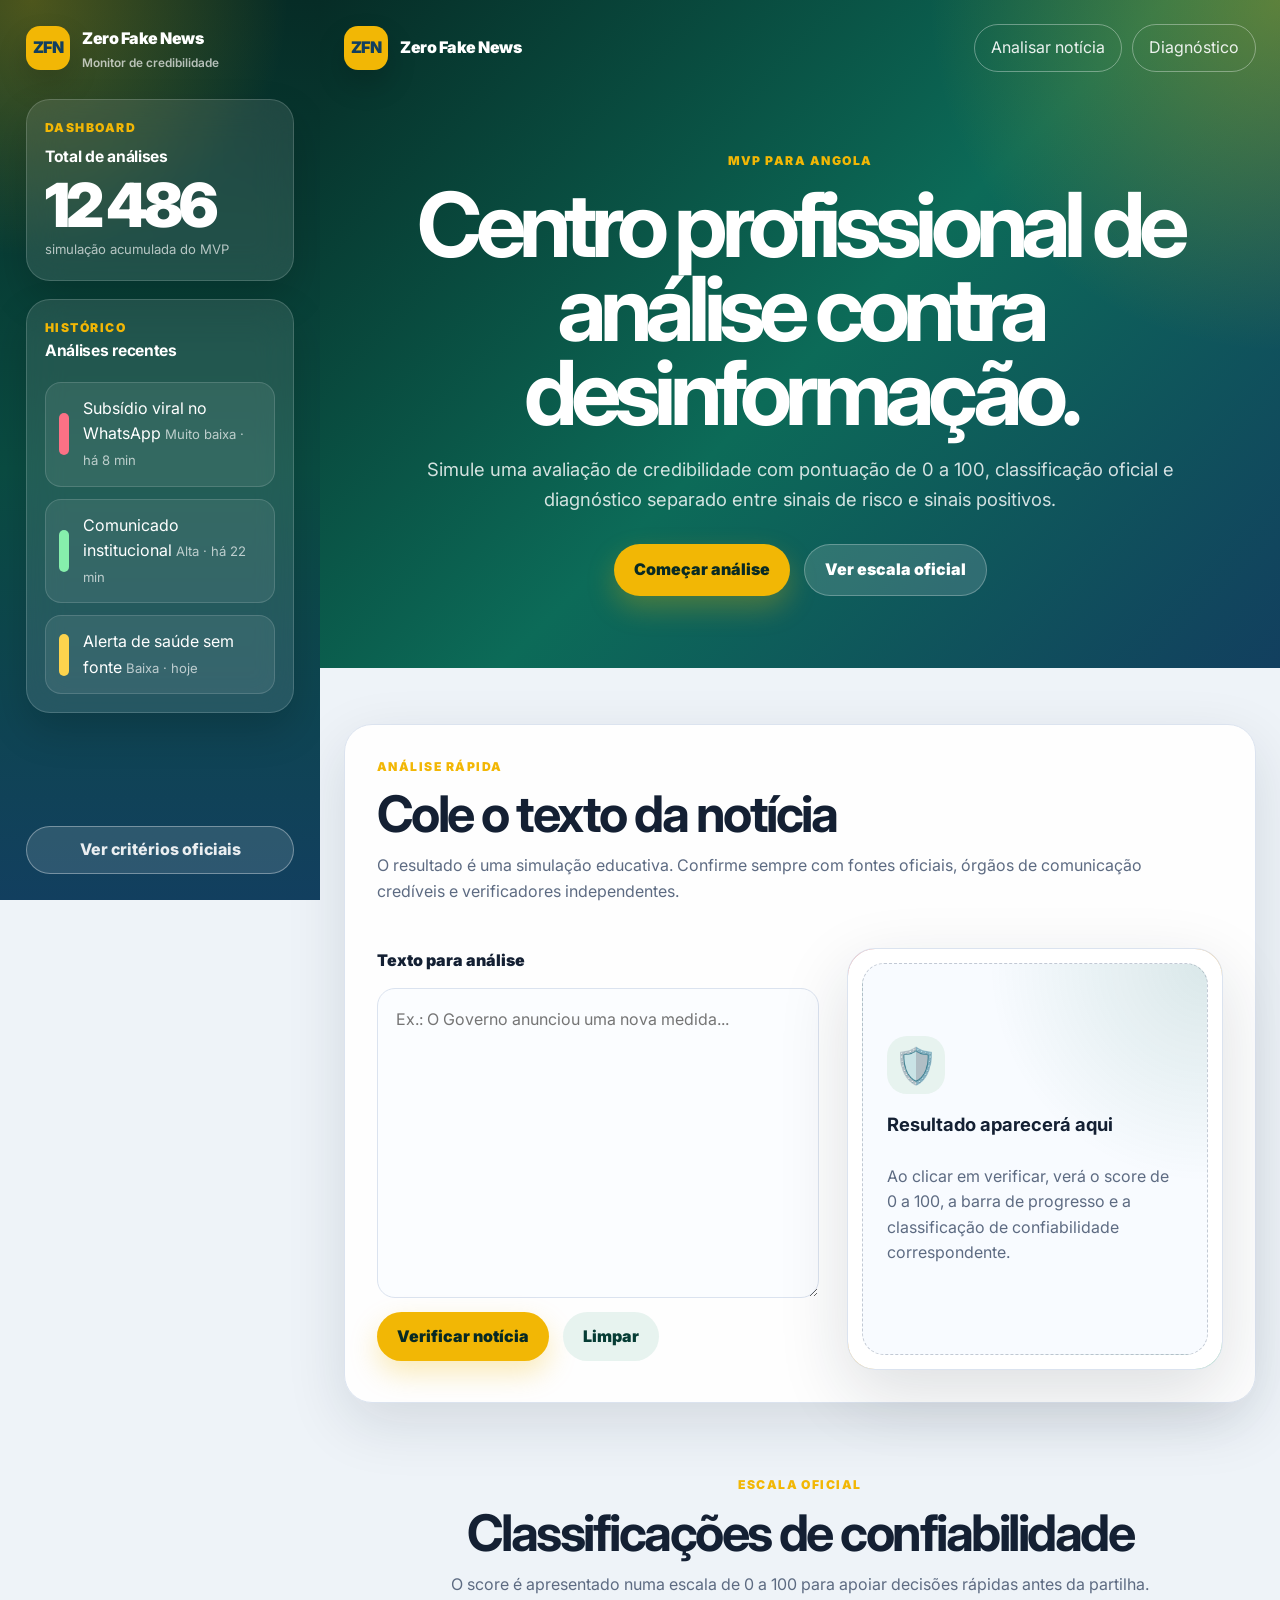
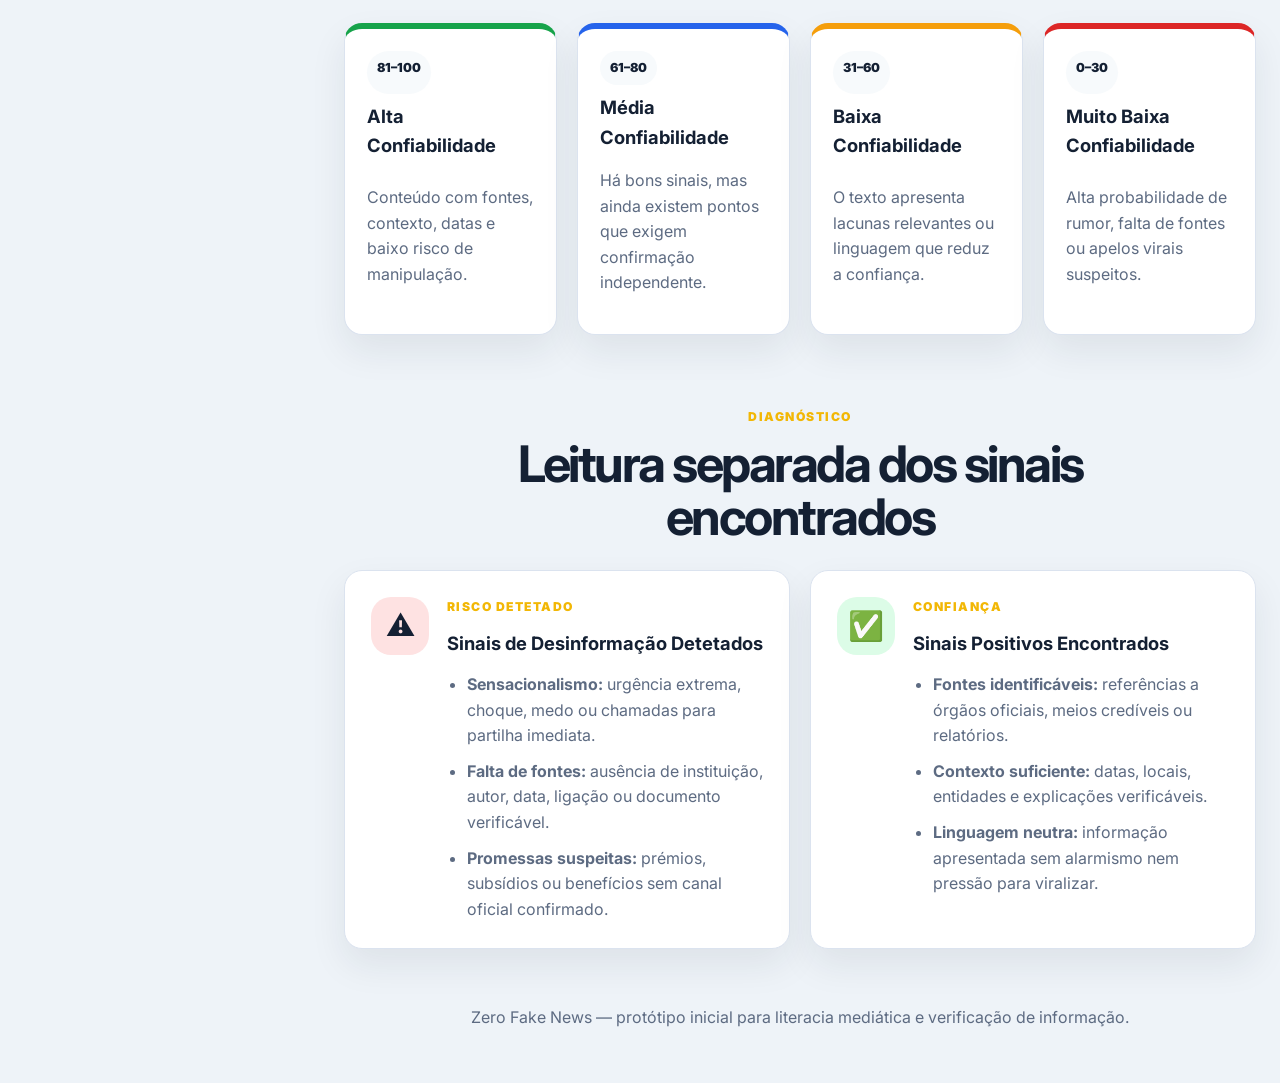
==== frontend/index.html @ 29b2df8d "Create professional frontend dashboard" ====
<!DOCTYPE html>
<html lang="pt-AO">
<head>
  <meta charset="UTF-8">
  <meta name="viewport" content="width=device-width, initial-scale=1.0">
  <title>Zero Fake News | Dashboard de Credibilidade</title>
  <link rel="preconnect" href="https://fonts.googleapis.com">
  <link rel="preconnect" href="https://fonts.gstatic.com" crossorigin>
  <link href="https://fonts.googleapis.com/css2?family=Inter:wght@400;500;600;700;800;900&display=swap" rel="stylesheet">
  <link rel="stylesheet" href="style.css">
</head>
<body>
  <div class="app-shell">
    <aside class="dashboard-sidebar" aria-label="Dashboard Zero Fake News">
      <a class="brand brand--sidebar" href="#top" aria-label="Página inicial Zero Fake News">
        <span class="brand__mark">ZFN</span>
        <span>
          Zero Fake News
          <small>Monitor de credibilidade</small>
        </span>
      </a>

      <section class="sidebar-card metric-card" aria-labelledby="total-analyses-title">
        <p class="eyebrow">Dashboard</p>
        <h2 id="total-analyses-title">Total de análises</h2>
        <strong>12 486</strong>
        <span>simulação acumulada do MVP</span>
      </section>

      <nav class="sidebar-card history-card" aria-labelledby="history-title">
        <div class="history-card__header">
          <p class="eyebrow">Histórico</p>
          <h2 id="history-title">Análises recentes</h2>
        </div>
        <a class="history-item" href="#analysis" aria-label="Abrir análise sobre subsídio viral">
          <span class="history-item__status history-item__status--danger"></span>
          <span>
            Subsídio viral no WhatsApp
            <small>Muito baixa · há 8 min</small>
          </span>
        </a>
        <a class="history-item" href="#analysis" aria-label="Abrir análise sobre comunicado público">
          <span class="history-item__status history-item__status--success"></span>
          <span>
            Comunicado institucional
            <small>Alta · há 22 min</small>
          </span>
        </a>
        <a class="history-item" href="#analysis" aria-label="Abrir análise sobre alerta de saúde">
          <span class="history-item__status history-item__status--warning"></span>
          <span>
            Alerta de saúde sem fonte
            <small>Baixa · hoje</small>
          </span>
        </a>
      </nav>

      <a class="sidebar-cta" href="#criteria">Ver critérios oficiais</a>
    </aside>

    <div class="page-content">
      <header class="hero" id="top">
        <nav class="topbar" aria-label="Navegação principal">
          <a class="brand" href="#top" aria-label="Página inicial Zero Fake News">
            <span class="brand__mark">ZFN</span>
            <span>Zero Fake News</span>
          </a>
          <div class="topbar__links">
            <a class="topbar__link" href="#analysis">Analisar notícia</a>
            <a class="topbar__link" href="#diagnostics">Diagnóstico</a>
          </div>
        </nav>

        <section class="hero__content">
          <p class="eyebrow">MVP para Angola</p>
          <h1>Centro profissional de análise contra desinformação.</h1>
          <p class="hero__text">
            Simule uma avaliação de credibilidade com pontuação de 0 a 100,
            classificação oficial e diagnóstico separado entre sinais de risco e sinais positivos.
          </p>
          <div class="hero__actions">
            <a class="button button--primary" href="#analysis">Começar análise</a>
            <a class="button button--ghost" href="#criteria">Ver escala oficial</a>
          </div>
        </section>
      </header>

      <main>
        <section class="panel analysis" id="analysis" aria-labelledby="analysis-title">
          <div class="section-heading">
            <p class="eyebrow">Análise rápida</p>
            <h2 id="analysis-title">Cole o texto da notícia</h2>
            <p>
              O resultado é uma simulação educativa. Confirme sempre com fontes oficiais,
              órgãos de comunicação credíveis e verificadores independentes.
            </p>
          </div>

          <form class="analysis-form" id="analysisForm">
            <label for="newsInput">Texto para análise</label>
            <textarea
              id="newsInput"
              name="newsInput"
              rows="10"
              minlength="30"
              placeholder="Ex.: O Governo anunciou uma nova medida..."
              required
            ></textarea>
            <div class="form-actions">
              <button class="button button--primary" type="submit">Verificar notícia</button>
              <button class="button button--secondary" type="button" id="clearButton">Limpar</button>
            </div>
          </form>

          <aside class="result-card" id="resultCard" aria-live="polite" aria-label="Área de resultados da verificação">
            <div class="result-card__empty">
              <span class="result-card__icon" aria-hidden="true">🛡️</span>
              <h3>Resultado aparecerá aqui</h3>
              <p>Ao clicar em verificar, verá o score de 0 a 100, a barra de progresso e a classificação de confiabilidade correspondente.</p>
            </div>
          </aside>
        </section>

        <section class="classification-board" id="criteria" aria-labelledby="criteria-title">
          <div class="section-heading section-heading--center">
            <p class="eyebrow">Escala oficial</p>
            <h2 id="criteria-title">Classificações de confiabilidade</h2>
            <p>O score é apresentado numa escala de 0 a 100 para apoiar decisões rápidas antes da partilha.</p>
          </div>

          <div class="scale-grid" aria-label="Classificações oficiais de confiabilidade">
            <article class="scale-card scale-card--high">
              <span>81–100</span>
              <h3>Alta Confiabilidade</h3>
              <p>Conteúdo com fontes, contexto, datas e baixo risco de manipulação.</p>
            </article>
            <article class="scale-card scale-card--medium">
              <span>61–80</span>
              <h3>Média Confiabilidade</h3>
              <p>Há bons sinais, mas ainda existem pontos que exigem confirmação independente.</p>
            </article>
            <article class="scale-card scale-card--low">
              <span>31–60</span>
              <h3>Baixa Confiabilidade</h3>
              <p>O texto apresenta lacunas relevantes ou linguagem que reduz a confiança.</p>
            </article>
            <article class="scale-card scale-card--critical">
              <span>0–30</span>
              <h3>Muito Baixa Confiabilidade</h3>
              <p>Alta probabilidade de rumor, falta de fontes ou apelos virais suspeitos.</p>
            </article>
          </div>
        </section>

        <section class="diagnostics" id="diagnostics" aria-labelledby="diagnostics-title">
          <div class="section-heading section-heading--center">
            <p class="eyebrow">Diagnóstico</p>
            <h2 id="diagnostics-title">Leitura separada dos sinais encontrados</h2>
          </div>

          <div class="diagnostics-grid">
            <article class="diagnostic-card diagnostic-card--risk">
              <div class="diagnostic-card__icon" aria-hidden="true">⚠️</div>
              <div>
                <p class="eyebrow">Risco detetado</p>
                <h3>Sinais de Desinformação Detetados</h3>
                <ul>
                  <li><strong>Sensacionalismo:</strong> urgência extrema, choque, medo ou chamadas para partilha imediata.</li>
                  <li><strong>Falta de fontes:</strong> ausência de instituição, autor, data, ligação ou documento verificável.</li>
                  <li><strong>Promessas suspeitas:</strong> prémios, subsídios ou benefícios sem canal oficial confirmado.</li>
                </ul>
              </div>
            </article>

            <article class="diagnostic-card diagnostic-card--positive">
              <div class="diagnostic-card__icon" aria-hidden="true">✅</div>
              <div>
                <p class="eyebrow">Confiança</p>
                <h3>Sinais Positivos Encontrados</h3>
                <ul>
                  <li><strong>Fontes identificáveis:</strong> referências a órgãos oficiais, meios credíveis ou relatórios.</li>
                  <li><strong>Contexto suficiente:</strong> datas, locais, entidades e explicações verificáveis.</li>
                  <li><strong>Linguagem neutra:</strong> informação apresentada sem alarmismo nem pressão para viralizar.</li>
                </ul>
              </div>
            </article>
          </div>
        </section>
      </main>

      <footer class="footer">
        <p>Zero Fake News — protótipo inicial para literacia mediática e verificação de informação.</p>
      </footer>
    </div>
  </div>

  <script src="../script.js"></script>
</body>
</html>
---- frontend/style.css ----
:root {
  --color-bg: #eef3f8;
  --color-surface: #ffffff;
  --color-surface-muted: #f7fafc;
  --color-text: #142033;
  --color-muted: #5d6b82;
  --color-primary: #0c6b58;
  --color-primary-dark: #063d35;
  --color-accent: #f2b705;
  --color-border: #dbe3ef;
  --color-danger: #dc2626;
  --color-danger-dark: #991b1b;
  --color-warning: #f59e0b;
  --color-warning-dark: #9a3412;
  --color-success: #16a34a;
  --color-success-dark: #065f46;
  --color-info: #2563eb;
  --shadow-soft: 0 20px 60px rgba(20, 32, 51, 0.12);
  --shadow-card: 0 16px 36px rgba(20, 32, 51, 0.08);
  --radius-large: 28px;
  --radius-medium: 18px;
  --sidebar-width: 320px;
  --max-width: 1180px;
}

* {
  box-sizing: border-box;
}

html {
  scroll-behavior: smooth;
}

body {
  margin: 0;
  font-family: "Inter", system-ui, -apple-system, BlinkMacSystemFont, "Segoe UI", sans-serif;
  color: var(--color-text);
  background:
    radial-gradient(circle at top left, rgba(12, 107, 88, 0.10), transparent 36rem),
    var(--color-bg);
  line-height: 1.6;
}

a {
  color: inherit;
  text-decoration: none;
}

button,
textarea {
  font: inherit;
}

.app-shell {
  display: grid;
  grid-template-columns: var(--sidebar-width) minmax(0, 1fr);
  min-height: 100vh;
}

.dashboard-sidebar {
  position: sticky;
  top: 0;
  display: flex;
  flex-direction: column;
  gap: 18px;
  height: 100vh;
  padding: 26px;
  color: #ffffff;
  background:
    radial-gradient(circle at 10% 0%, rgba(242, 183, 5, 0.30), transparent 16rem),
    linear-gradient(180deg, #062c26 0%, #0a4c42 52%, #123f5f 100%);
  overflow-y: auto;
}

.page-content {
  min-width: 0;
}

.hero {
  color: #ffffff;
  background:
    radial-gradient(circle at top right, rgba(242, 183, 5, 0.35), transparent 30%),
    linear-gradient(135deg, #062c26 0%, #0c6b58 52%, #123f5f 100%);
  padding: 24px;
}

.topbar,
.hero__content,
.panel,
.classification-board,
.diagnostics,
.footer {
  width: min(100%, var(--max-width));
  margin: 0 auto;
}

.topbar {
  display: flex;
  align-items: center;
  justify-content: space-between;
  gap: 16px;
}

.topbar__links {
  display: flex;
  flex-wrap: wrap;
  gap: 10px;
  justify-content: flex-end;
}

.brand {
  display: inline-flex;
  align-items: center;
  gap: 12px;
  font-weight: 900;
  letter-spacing: -0.03em;
}

.brand--sidebar {
  align-items: flex-start;
  padding-bottom: 8px;
}

.brand small {
  display: block;
  margin-top: 2px;
  color: rgba(255, 255, 255, 0.68);
  font-size: 0.74rem;
  font-weight: 600;
  letter-spacing: 0;
}

.brand__mark {
  display: inline-grid;
  flex: 0 0 auto;
  width: 44px;
  height: 44px;
  place-items: center;
  border-radius: 14px;
  color: #123f5f;
  background: var(--color-accent);
  box-shadow: 0 14px 30px rgba(0, 0, 0, 0.16);
}

.topbar__link,
.sidebar-cta {
  padding: 10px 16px;
  border: 1px solid rgba(255, 255, 255, 0.35);
  border-radius: 999px;
  color: rgba(255, 255, 255, 0.9);
}

.sidebar-card {
  padding: 18px;
  border: 1px solid rgba(255, 255, 255, 0.16);
  border-radius: 24px;
  background: rgba(255, 255, 255, 0.10);
  box-shadow: 0 18px 40px rgba(0, 0, 0, 0.16);
  backdrop-filter: blur(18px);
}

.metric-card h2,
.history-card h2 {
  margin-bottom: 10px;
  font-size: 0.98rem;
  letter-spacing: -0.02em;
}

.metric-card strong {
  display: block;
  font-size: clamp(2.5rem, 7vw, 3.8rem);
  font-weight: 900;
  line-height: 1;
  letter-spacing: -0.07em;
}

.metric-card span,
.history-item small {
  color: rgba(255, 255, 255, 0.68);
  font-size: 0.82rem;
}

.history-card {
  display: grid;
  gap: 12px;
}

.history-card__header .eyebrow {
  margin-bottom: 6px;
}

.history-item {
  display: grid;
  grid-template-columns: 12px 1fr;
  gap: 12px;
  align-items: center;
  padding: 13px;
  border: 1px solid rgba(255, 255, 255, 0.14);
  border-radius: 16px;
  background: rgba(255, 255, 255, 0.08);
  transition: transform 180ms ease, background 180ms ease;
}

.history-item:hover,
.history-item:focus-visible {
  transform: translateX(3px);
  background: rgba(255, 255, 255, 0.14);
}

.history-item__status {
  width: 10px;
  height: 42px;
  border-radius: 999px;
}

.history-item__status--danger {
  background: #fb7185;
}

.history-item__status--success {
  background: #86efac;
}

.history-item__status--warning {
  background: #fcd34d;
}

.sidebar-cta {
  margin-top: auto;
  text-align: center;
  font-weight: 800;
  background: rgba(255, 255, 255, 0.12);
}

.hero__content {
  display: grid;
  align-content: center;
  min-height: 540px;
  max-width: 900px;
  margin-top: 32px;
  text-align: center;
}

.eyebrow {
  margin: 0 0 12px;
  color: var(--color-accent);
  font-size: 0.76rem;
  font-weight: 900;
  letter-spacing: 0.12em;
  text-transform: uppercase;
}

h1,
h2,
h3,
p {
  margin-top: 0;
}

h1 {
  margin-bottom: 20px;
  font-size: clamp(2.45rem, 7vw, 5.6rem);
  line-height: 0.94;
  letter-spacing: -0.075em;
}

h2 {
  margin-bottom: 12px;
  font-size: clamp(2rem, 4vw, 3.15rem);
  line-height: 1.05;
  letter-spacing: -0.05em;
}

h3 {
  margin-bottom: 8px;
  font-size: 1.15rem;
}

.hero__text {
  max-width: 760px;
  margin: 0 auto 30px;
  color: rgba(255, 255, 255, 0.82);
  font-size: 1.15rem;
}

.hero__actions,
.form-actions {
  display: flex;
  flex-wrap: wrap;
  justify-content: center;
  gap: 14px;
}

.button {
  display: inline-flex;
  align-items: center;
  justify-content: center;
  min-height: 48px;
  padding: 12px 20px;
  border: 0;
  border-radius: 999px;
  cursor: pointer;
  font-weight: 900;
  transition: transform 180ms ease, box-shadow 180ms ease, background 180ms ease;
}

.button:hover,
.button:focus-visible {
  transform: translateY(-2px);
}

.button--primary {
  color: #082a24;
  background: var(--color-accent);
  box-shadow: 0 12px 28px rgba(242, 183, 5, 0.28);
}

.button--primary:hover,
.button--primary:focus-visible {
  background: #ffd44a;
}

.button--ghost {
  color: #ffffff;
  background: rgba(255, 255, 255, 0.14);
  border: 1px solid rgba(255, 255, 255, 0.26);
}

.button--secondary {
  color: var(--color-primary-dark);
  background: #e7f3ef;
}

main {
  padding: 56px 24px;
}

.panel {
  display: grid;
  grid-template-columns: minmax(0, 1fr) minmax(360px, 0.85fr);
  gap: 28px;
  align-items: stretch;
  padding: 32px;
  border: 1px solid var(--color-border);
  border-radius: var(--radius-large);
  background: rgba(255, 255, 255, 0.92);
  box-shadow: var(--shadow-soft);
}

.section-heading {
  grid-column: 1 / -1;
  max-width: 780px;
}

.section-heading p:not(.eyebrow) {
  color: var(--color-muted);
}

.section-heading--center {
  margin-inline: auto;
  text-align: center;
}

.analysis-form {
  display: flex;
  flex-direction: column;
  gap: 14px;
}

.analysis-form label {
  font-weight: 900;
}

textarea {
  width: 100%;
  min-height: 310px;
  resize: vertical;
  padding: 18px;
  border: 1px solid var(--color-border);
  border-radius: var(--radius-medium);
  color: var(--color-text);
  background: #fbfdff;
  outline: none;
}

textarea:focus {
  border-color: var(--color-primary);
  box-shadow: 0 0 0 4px rgba(12, 107, 88, 0.12);
}

.form-actions {
  justify-content: flex-start;
}

.result-card {
  min-height: 420px;
  padding: 14px;
  border: 1px solid var(--color-border);
  border-radius: var(--radius-large);
  background:
    linear-gradient(#ffffff, #ffffff) padding-box,
    linear-gradient(135deg, rgba(220, 38, 38, 0.45), rgba(245, 158, 11, 0.5), rgba(22, 163, 74, 0.45)) border-box;
  box-shadow: 0 24px 70px rgba(20, 32, 51, 0.14);
}

.result-card__empty,
.result-summary {
  display: grid;
  min-height: 392px;
  height: 100%;
  align-content: center;
  gap: 16px;
  padding: 24px;
  border-radius: 22px;
}

.result-card__empty {
  color: var(--color-text);
  background:
    radial-gradient(circle at top right, rgba(12, 107, 88, 0.13), transparent 42%),
    #f8fbff;
  border: 1px dashed rgba(93, 107, 130, 0.34);
}

.result-card__icon {
  display: inline-grid;
  width: 58px;
  height: 58px;
  place-items: center;
  border-radius: 20px;
  font-size: 2.2rem;
  background: #e7f3ef;
}

.result-summary {
  position: relative;
  overflow: hidden;
  align-content: start;
  border: 1px solid transparent;
  isolation: isolate;
}

.result-summary::before {
  content: "";
  position: absolute;
  inset: -30% -20% auto auto;
  z-index: -1;
  width: 260px;
  height: 260px;
  border-radius: 50%;
  opacity: 0.26;
  background: currentColor;
}

.result-summary--rumor,
.result-summary--very-low {
  color: var(--color-danger-dark);
  background: #fff1f2;
  border-color: #fecdd3;
}

.result-summary--inconclusive,
.result-summary--low {
  color: var(--color-warning-dark);
  background: #fff7ed;
  border-color: #fed7aa;
}

.result-summary--medium {
  color: #1d4ed8;
  background: #eff6ff;
  border-color: #bfdbfe;
}

.result-summary--verified,
.result-summary--high {
  color: var(--color-success-dark);
  background: #ecfdf5;
  border-color: #a7f3d0;
}

.result-header {
  display: flex;
  align-items: flex-start;
  justify-content: space-between;
  gap: 16px;
}

.score {
  display: flex;
  align-items: baseline;
  gap: 8px;
  margin-bottom: 0;
  color: var(--color-text);
}

.score__value {
  font-size: clamp(3.4rem, 12vw, 5.8rem);
  font-weight: 900;
  line-height: 0.9;
  letter-spacing: -0.08em;
}

.score__label {
  color: var(--color-muted);
  font-size: 0.9rem;
  font-weight: 800;
  text-transform: uppercase;
}

.progress-track {
  height: 14px;
  overflow: hidden;
  border-radius: 999px;
  background: rgba(93, 107, 130, 0.16);
}

.progress-fill {
  display: block;
  width: var(--score-width, 0%);
  height: 100%;
  border-radius: inherit;
  background: linear-gradient(90deg, #dc2626 0%, #f59e0b 45%, #16a34a 100%);
}

.classification-label {
  display: grid;
  gap: 4px;
  padding: 14px;
  border-radius: 16px;
  color: var(--color-text);
  background: rgba(255, 255, 255, 0.76);
  box-shadow: 0 10px 28px rgba(20, 32, 51, 0.08);
}

.classification-label strong {
  font-size: 1rem;
}

.classification-label span {
  color: var(--color-muted);
  font-size: 0.88rem;
}

.badge {
  display: inline-flex;
  width: fit-content;
  padding: 9px 14px;
  border-radius: 999px;
  font-size: 0.78rem;
  font-weight: 900;
  letter-spacing: 0.04em;
  text-transform: uppercase;
  box-shadow: 0 10px 24px rgba(20, 32, 51, 0.12);
}

.badge--success {
  color: #064e3b;
  background: #bbf7d0;
}

.badge--medium,
.badge--warning {
  color: #7c2d12;
  background: #fef3c7;
}

.badge--low {
  color: #7c2d12;
  background: #fed7aa;
}

.badge--danger,
.badge--rumor {
  color: #ffffff;
  background: #dc2626;
}

.rumor-alert {
  display: grid;
  gap: 6px;
  padding: 16px;
  border: 1px solid rgba(220, 38, 38, 0.22);
  border-radius: 18px;
  color: var(--color-danger-dark);
  background: rgba(255, 255, 255, 0.72);
}

.rumor-alert strong {
  font-size: 1.02rem;
}

.result-diagnostics,
.check-list {
  display: grid;
  gap: 10px;
  padding: 0;
  margin: 4px 0 0;
  list-style: none;
}

.result-diagnostics li,
.check-list li {
  padding: 12px;
  border: 1px solid rgba(219, 227, 239, 0.95);
  border-radius: 14px;
  color: #142033;
  background: rgba(255, 255, 255, 0.86);
}

.result-diagnostics h4 {
  margin: 10px 0 0;
  color: var(--color-text);
  font-size: 0.9rem;
  text-transform: uppercase;
  letter-spacing: 0.08em;
}

.classification-board,
.diagnostics {
  padding-top: 72px;
}

.scale-grid,
.diagnostics-grid {
  display: grid;
  gap: 20px;
  margin-top: 26px;
}

.scale-grid {
  grid-template-columns: repeat(4, minmax(0, 1fr));
}

.diagnostics-grid {
  grid-template-columns: repeat(2, minmax(0, 1fr));
}

.scale-card,
.diagnostic-card {
  border: 1px solid var(--color-border);
  border-radius: var(--radius-medium);
  background: var(--color-surface);
  box-shadow: var(--shadow-card);
}

.scale-card {
  display: grid;
  gap: 8px;
  padding: 22px;
  border-top: 6px solid var(--color-info);
}

.scale-card span {
  width: fit-content;
  padding: 7px 10px;
  border-radius: 999px;
  font-size: 0.78rem;
  font-weight: 900;
  background: var(--color-surface-muted);
}

.scale-card--high {
  border-top-color: var(--color-success);
}

.scale-card--medium {
  border-top-color: var(--color-info);
}

.scale-card--low {
  border-top-color: var(--color-warning);
}

.scale-card--critical {
  border-top-color: var(--color-danger);
}

.diagnostic-card {
  display: grid;
  grid-template-columns: 58px 1fr;
  gap: 18px;
  padding: 26px;
}

.diagnostic-card__icon {
  display: inline-grid;
  width: 58px;
  height: 58px;
  place-items: center;
  border-radius: 20px;
  font-size: 1.8rem;
}

.diagnostic-card--risk .diagnostic-card__icon {
  background: #fee2e2;
}

.diagnostic-card--positive .diagnostic-card__icon {
  background: #dcfce7;
}

.diagnostic-card ul {
  display: grid;
  gap: 10px;
  padding-left: 20px;
  margin: 14px 0 0;
}

.scale-card p,
.diagnostic-card li,
.footer p,
.result-card__empty p,
.result-summary p {
  color: var(--color-muted);
}

.footer {
  padding: 0 24px 36px;
  text-align: center;
}

@media (max-width: 1180px) {
  .app-shell {
    grid-template-columns: 1fr;
  }

  .dashboard-sidebar {
    position: relative;
    display: grid;
    grid-template-columns: repeat(3, minmax(0, 1fr));
    height: auto;
    padding: 20px;
  }

  .brand--sidebar,
  .sidebar-cta {
    grid-column: 1 / -1;
  }

  .sidebar-cta {
    margin-top: 0;
  }
}

@media (max-width: 920px) {
  .hero__content {
    min-height: 440px;
    text-align: left;
  }

  .hero__text {
    margin-inline: 0;
  }

  .hero__actions {
    justify-content: flex-start;
  }

  .panel,
  .scale-grid,
  .diagnostics-grid,
  .dashboard-sidebar {
    grid-template-columns: 1fr;
  }
}

@media (max-width: 560px) {
  .hero,
  main,
  .dashboard-sidebar {
    padding-inline: 16px;
  }

  .topbar {
    align-items: flex-start;
    flex-direction: column;
  }

  .topbar__links,
  .hero__actions,
  .form-actions {
    width: 100%;
  }

  .topbar__link,
  .button {
    width: 100%;
  }

  .panel {
    padding: 20px;
  }

  .result-card {
    padding: 10px;
  }

  .result-card__empty,
  .result-summary {
    min-height: 320px;
    padding: 18px;
  }

  .result-header,
  .diagnostic-card {
    grid-template-columns: 1fr;
  }

  .score__value {
    font-size: 4rem;
  }
}
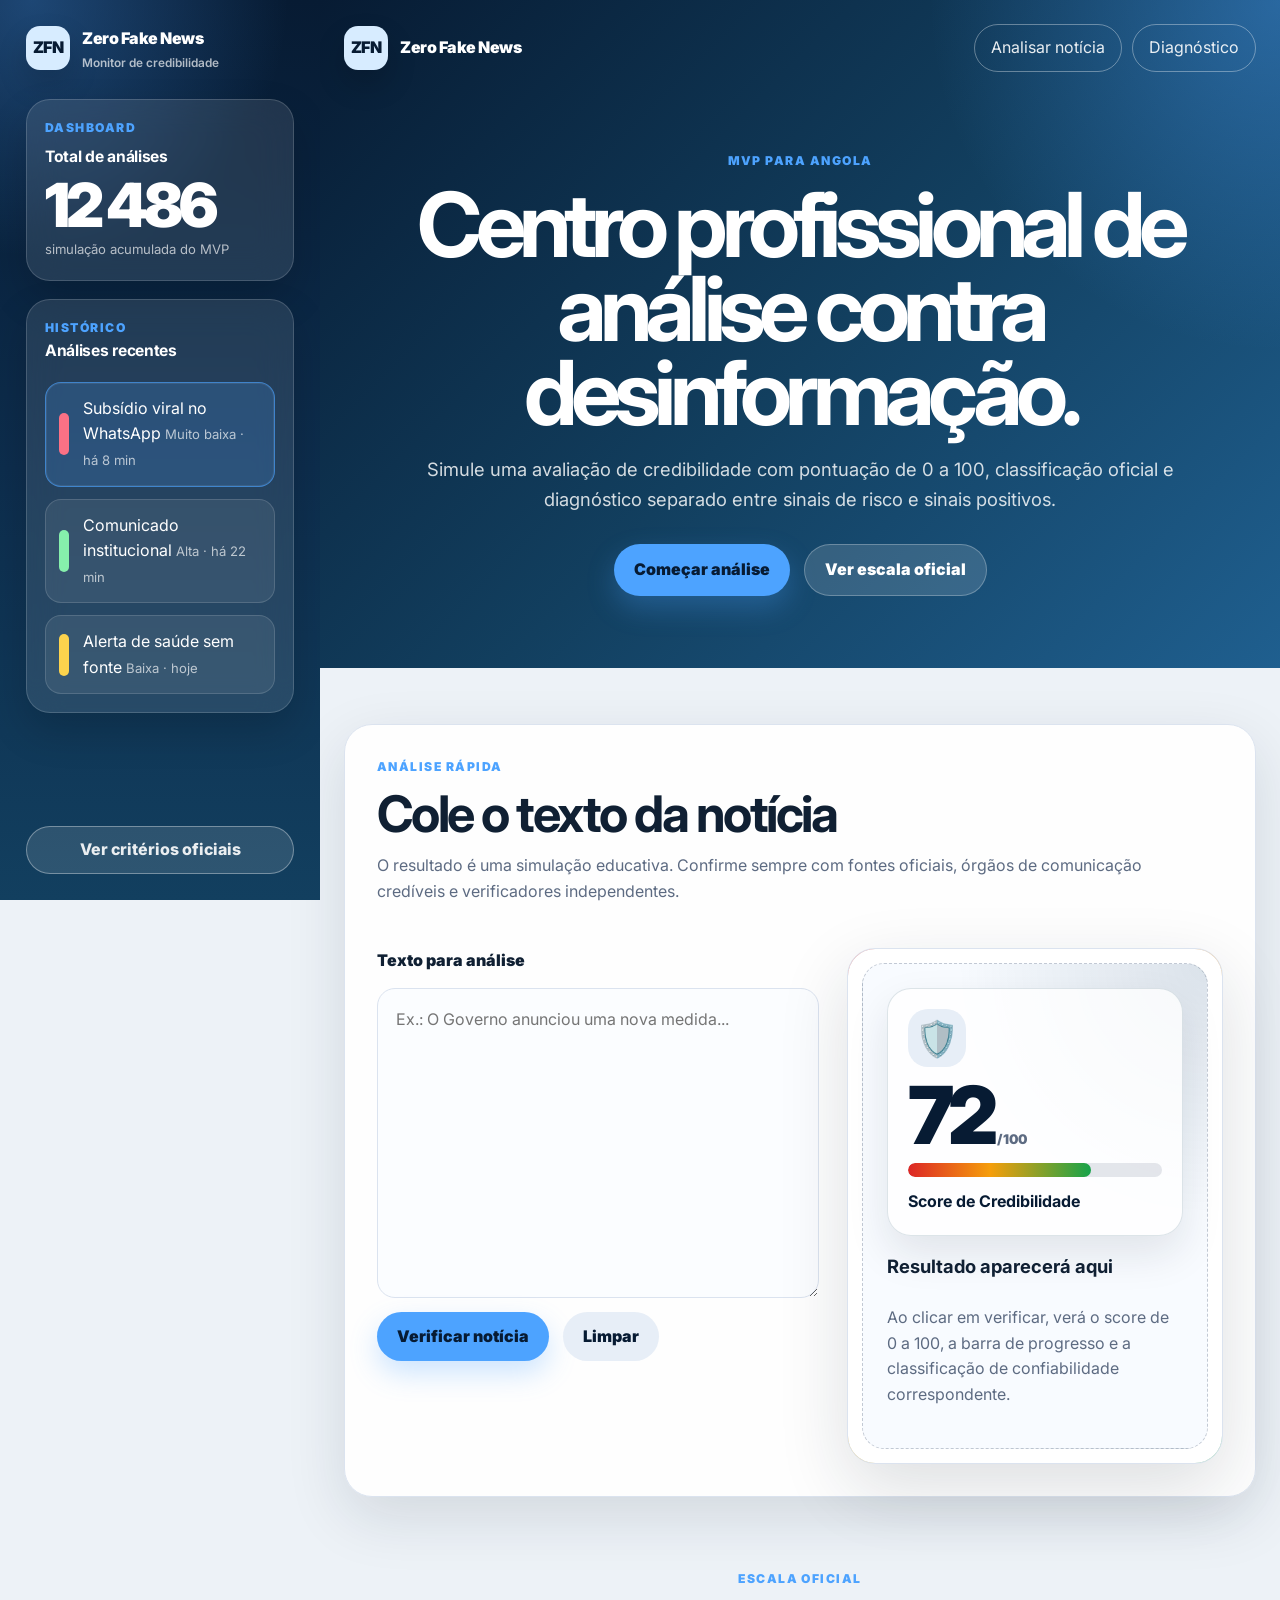
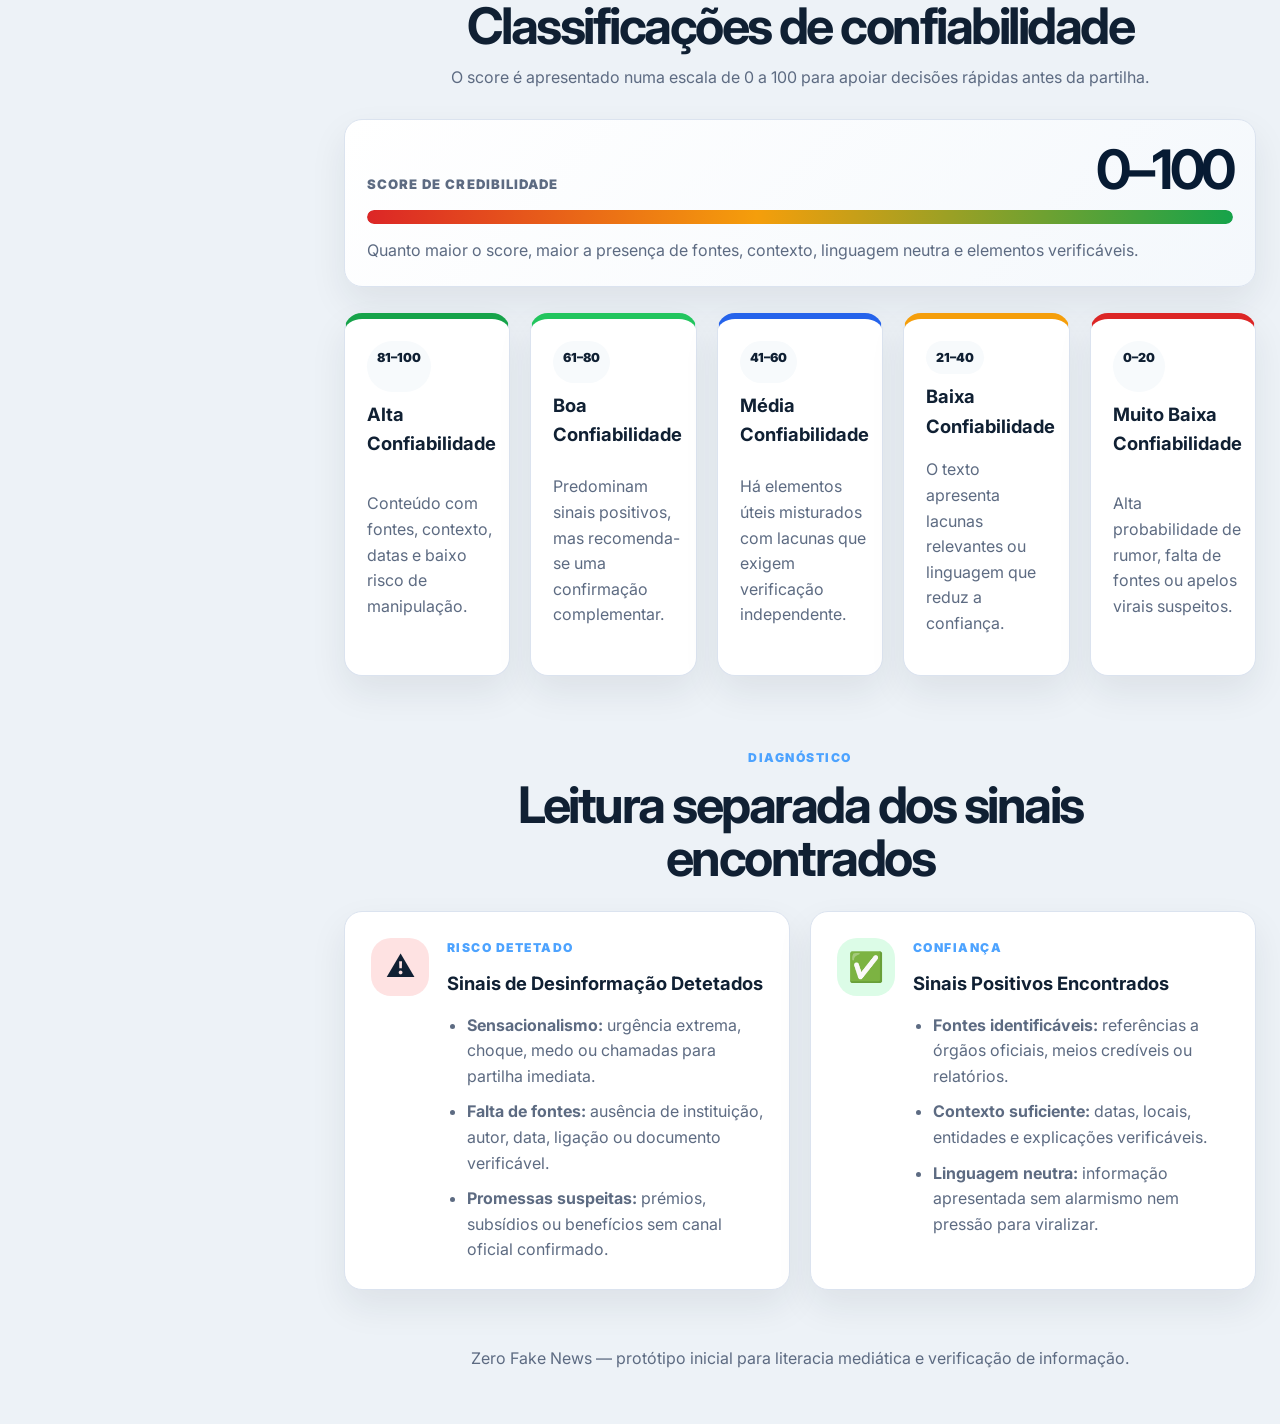
==== commit 951f516e: "Expand frontend MVP dashboard" ====
--- a/frontend/index.html
+++ b/frontend/index.html
@@ -32,7 +32,7 @@
           <p class="eyebrow">Histórico</p>
           <h2 id="history-title">Análises recentes</h2>
         </div>
-        <a class="history-item" href="#analysis" aria-label="Abrir análise sobre subsídio viral">
+        <a class="history-item history-item--active" href="#analysis" aria-current="true" aria-label="Abrir análise sobre subsídio viral">
           <span class="history-item__status history-item__status--danger"></span>
           <span>
             Subsídio viral no WhatsApp
@@ -114,7 +114,17 @@
 
           <aside class="result-card" id="resultCard" aria-live="polite" aria-label="Área de resultados da verificação">
             <div class="result-card__empty">
-              <span class="result-card__icon" aria-hidden="true">🛡️</span>
+              <div class="score-preview" aria-label="Pré-visualização do score de credibilidade">
+                <span class="result-card__icon" aria-hidden="true">🛡️</span>
+                <div class="score-preview__number">
+                  <span>72</span>
+                  <small>/100</small>
+                </div>
+                <div class="progress-track" aria-hidden="true">
+                  <span class="progress-fill" style="--score-width: 72%;"></span>
+                </div>
+                <strong>Score de Credibilidade</strong>
+              </div>
               <h3>Resultado aparecerá aqui</h3>
               <p>Ao clicar em verificar, verá o score de 0 a 100, a barra de progresso e a classificação de confiabilidade correspondente.</p>
             </div>
@@ -128,24 +138,40 @@
             <p>O score é apresentado numa escala de 0 a 100 para apoiar decisões rápidas antes da partilha.</p>
           </div>
 
-          <div class="scale-grid" aria-label="Classificações oficiais de confiabilidade">
+          <div class="score-scale-overview" aria-label="Resumo visual do score de credibilidade">
+            <div>
+              <span class="score-scale-overview__label">Score de Credibilidade</span>
+              <strong>0–100</strong>
+            </div>
+            <div class="progress-track" aria-hidden="true">
+              <span class="progress-fill" style="--score-width: 100%;"></span>
+            </div>
+            <p>Quanto maior o score, maior a presença de fontes, contexto, linguagem neutra e elementos verificáveis.</p>
+          </div>
+
+          <div class="scale-grid" aria-label="Cinco classificações oficiais de confiabilidade">
             <article class="scale-card scale-card--high">
               <span>81–100</span>
               <h3>Alta Confiabilidade</h3>
               <p>Conteúdo com fontes, contexto, datas e baixo risco de manipulação.</p>
             </article>
+            <article class="scale-card scale-card--good">
+              <span>61–80</span>
+              <h3>Boa Confiabilidade</h3>
+              <p>Predominam sinais positivos, mas recomenda-se uma confirmação complementar.</p>
+            </article>
             <article class="scale-card scale-card--medium">
-              <span>61–80</span>
+              <span>41–60</span>
               <h3>Média Confiabilidade</h3>
-              <p>Há bons sinais, mas ainda existem pontos que exigem confirmação independente.</p>
+              <p>Há elementos úteis misturados com lacunas que exigem verificação independente.</p>
             </article>
             <article class="scale-card scale-card--low">
-              <span>31–60</span>
+              <span>21–40</span>
               <h3>Baixa Confiabilidade</h3>
               <p>O texto apresenta lacunas relevantes ou linguagem que reduz a confiança.</p>
             </article>
             <article class="scale-card scale-card--critical">
-              <span>0–30</span>
+              <span>0–20</span>
               <h3>Muito Baixa Confiabilidade</h3>
               <p>Alta probabilidade de rumor, falta de fontes ou apelos virais suspeitos.</p>
             </article>
--- a/frontend/style.css
+++ b/frontend/style.css
@@ -1,12 +1,12 @@
 :root {
-  --color-bg: #eef3f8;
+  --color-bg: #edf2f7;
   --color-surface: #ffffff;
   --color-surface-muted: #f7fafc;
-  --color-text: #142033;
+  --color-text: #102033;
   --color-muted: #5d6b82;
-  --color-primary: #0c6b58;
-  --color-primary-dark: #063d35;
-  --color-accent: #f2b705;
+  --color-primary: #123f5f;
+  --color-primary-dark: #071b33;
+  --color-accent: #4da3ff;
   --color-border: #dbe3ef;
   --color-danger: #dc2626;
   --color-danger-dark: #991b1b;
@@ -36,7 +36,7 @@
   font-family: "Inter", system-ui, -apple-system, BlinkMacSystemFont, "Segoe UI", sans-serif;
   color: var(--color-text);
   background:
-    radial-gradient(circle at top left, rgba(12, 107, 88, 0.10), transparent 36rem),
+    radial-gradient(circle at top left, rgba(18, 63, 95, 0.14), transparent 36rem),
     var(--color-bg);
   line-height: 1.6;
 }
@@ -67,8 +67,8 @@
   padding: 26px;
   color: #ffffff;
   background:
-    radial-gradient(circle at 10% 0%, rgba(242, 183, 5, 0.30), transparent 16rem),
-    linear-gradient(180deg, #062c26 0%, #0a4c42 52%, #123f5f 100%);
+    radial-gradient(circle at 10% 0%, rgba(77, 163, 255, 0.32), transparent 16rem),
+    linear-gradient(180deg, #071b33 0%, #0d2d4d 52%, #123f5f 100%);
   overflow-y: auto;
 }
 
@@ -79,8 +79,8 @@
 .hero {
   color: #ffffff;
   background:
-    radial-gradient(circle at top right, rgba(242, 183, 5, 0.35), transparent 30%),
-    linear-gradient(135deg, #062c26 0%, #0c6b58 52%, #123f5f 100%);
+    radial-gradient(circle at top right, rgba(77, 163, 255, 0.38), transparent 30%),
+    linear-gradient(135deg, #071b33 0%, #123f5f 52%, #1f5f8f 100%);
   padding: 24px;
 }
 
@@ -137,8 +137,8 @@
   height: 44px;
   place-items: center;
   border-radius: 14px;
-  color: #123f5f;
-  background: var(--color-accent);
+  color: #071b33;
+  background: #d7ecff;
   box-shadow: 0 14px 30px rgba(0, 0, 0, 0.16);
 }
 
@@ -205,6 +205,12 @@
 .history-item:focus-visible {
   transform: translateX(3px);
   background: rgba(255, 255, 255, 0.14);
+}
+
+.history-item--active {
+  border-color: rgba(77, 163, 255, 0.62);
+  background: rgba(77, 163, 255, 0.18);
+  box-shadow: inset 0 0 0 1px rgba(255, 255, 255, 0.08);
 }
 
 .history-item__status {
@@ -310,14 +316,14 @@
 }
 
 .button--primary {
-  color: #082a24;
+  color: #071b33;
   background: var(--color-accent);
-  box-shadow: 0 12px 28px rgba(242, 183, 5, 0.28);
+  box-shadow: 0 12px 28px rgba(77, 163, 255, 0.28);
 }
 
 .button--primary:hover,
 .button--primary:focus-visible {
-  background: #ffd44a;
+  background: #bfe1ff;
 }
 
 .button--ghost {
@@ -328,7 +334,7 @@
 
 .button--secondary {
   color: var(--color-primary-dark);
-  background: #e7f3ef;
+  background: #e7eef7;
 }
 
 main {
@@ -385,7 +391,7 @@
 
 textarea:focus {
   border-color: var(--color-primary);
-  box-shadow: 0 0 0 4px rgba(12, 107, 88, 0.12);
+  box-shadow: 0 0 0 4px rgba(18, 63, 95, 0.14);
 }
 
 .form-actions {
@@ -417,7 +423,7 @@
 .result-card__empty {
   color: var(--color-text);
   background:
-    radial-gradient(circle at top right, rgba(12, 107, 88, 0.13), transparent 42%),
+    radial-gradient(circle at top right, rgba(18, 63, 95, 0.13), transparent 42%),
     #f8fbff;
   border: 1px dashed rgba(93, 107, 130, 0.34);
 }
@@ -429,7 +435,41 @@
   place-items: center;
   border-radius: 20px;
   font-size: 2.2rem;
-  background: #e7f3ef;
+  background: #e7eef7;
+}
+
+.score-preview {
+  display: grid;
+  gap: 12px;
+  width: min(100%, 360px);
+  padding: 20px;
+  border: 1px solid rgba(18, 63, 95, 0.14);
+  border-radius: 24px;
+  background: rgba(255, 255, 255, 0.78);
+  box-shadow: 0 18px 42px rgba(16, 32, 51, 0.10);
+}
+
+.score-preview__number {
+  display: flex;
+  align-items: baseline;
+  gap: 6px;
+  color: var(--color-primary-dark);
+}
+
+.score-preview__number span {
+  font-size: clamp(3.3rem, 10vw, 5rem);
+  font-weight: 900;
+  line-height: 0.9;
+  letter-spacing: -0.08em;
+}
+
+.score-preview__number small {
+  color: var(--color-muted);
+  font-weight: 900;
+}
+
+.score-preview strong {
+  color: var(--color-primary-dark);
 }
 
 .result-summary {
@@ -621,6 +661,44 @@
   padding-top: 72px;
 }
 
+.score-scale-overview {
+  display: grid;
+  gap: 14px;
+  margin-top: 28px;
+  padding: 22px;
+  border: 1px solid var(--color-border);
+  border-radius: var(--radius-medium);
+  background: linear-gradient(135deg, #ffffff 0%, #f4f8fc 100%);
+  box-shadow: var(--shadow-card);
+}
+
+.score-scale-overview > div:first-child {
+  display: flex;
+  align-items: baseline;
+  justify-content: space-between;
+  gap: 16px;
+}
+
+.score-scale-overview strong {
+  color: var(--color-primary-dark);
+  font-size: clamp(2rem, 5vw, 3.4rem);
+  line-height: 1;
+  letter-spacing: -0.06em;
+}
+
+.score-scale-overview__label {
+  color: var(--color-muted);
+  font-size: 0.82rem;
+  font-weight: 900;
+  letter-spacing: 0.08em;
+  text-transform: uppercase;
+}
+
+.score-scale-overview p {
+  margin-bottom: 0;
+  color: var(--color-muted);
+}
+
 .scale-grid,
 .diagnostics-grid {
   display: grid;
@@ -629,7 +707,7 @@
 }
 
 .scale-grid {
-  grid-template-columns: repeat(4, minmax(0, 1fr));
+  grid-template-columns: repeat(5, minmax(0, 1fr));
 }
 
 .diagnostics-grid {
@@ -662,6 +740,10 @@
 
 .scale-card--high {
   border-top-color: var(--color-success);
+}
+
+.scale-card--good {
+  border-top-color: #22c55e;
 }
 
 .scale-card--medium {
@@ -807,6 +889,11 @@
     grid-template-columns: 1fr;
   }
 
+  .score-scale-overview > div:first-child {
+    align-items: flex-start;
+    flex-direction: column;
+  }
+
   .score__value {
     font-size: 4rem;
   }
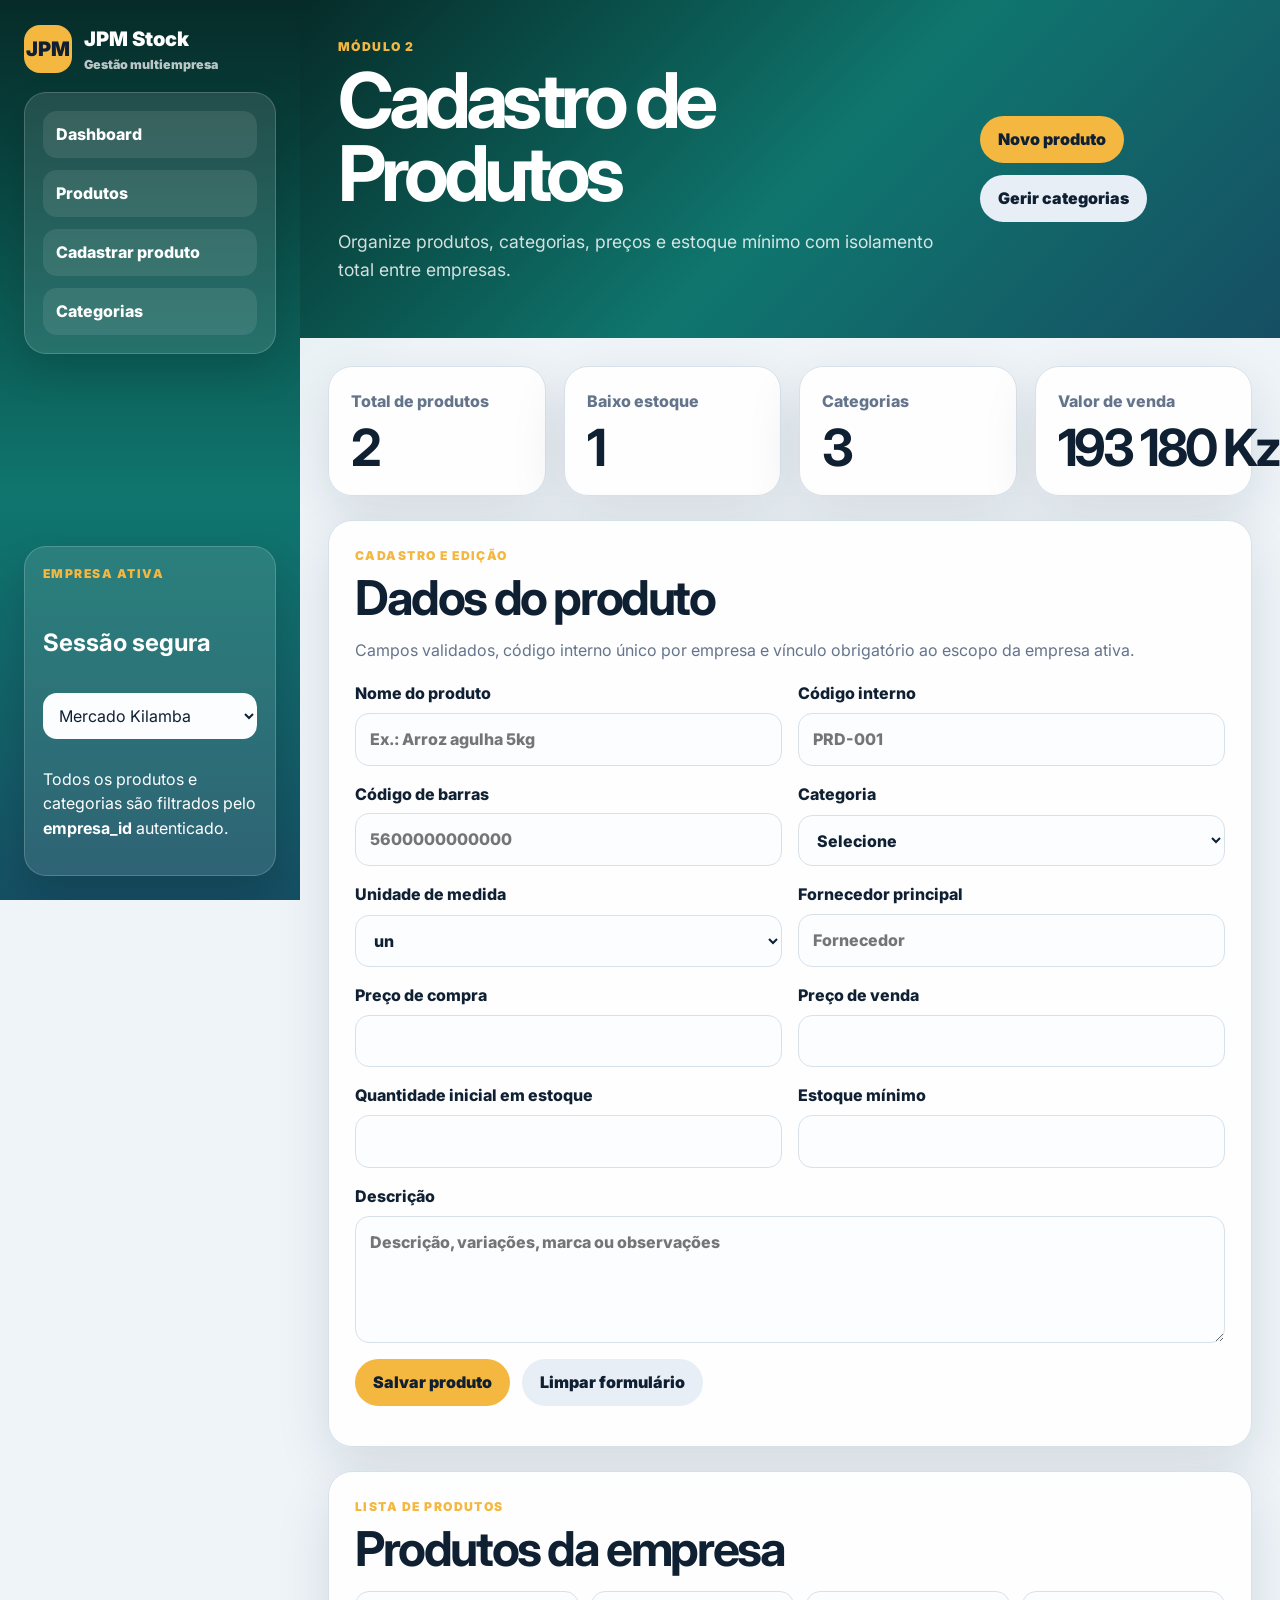
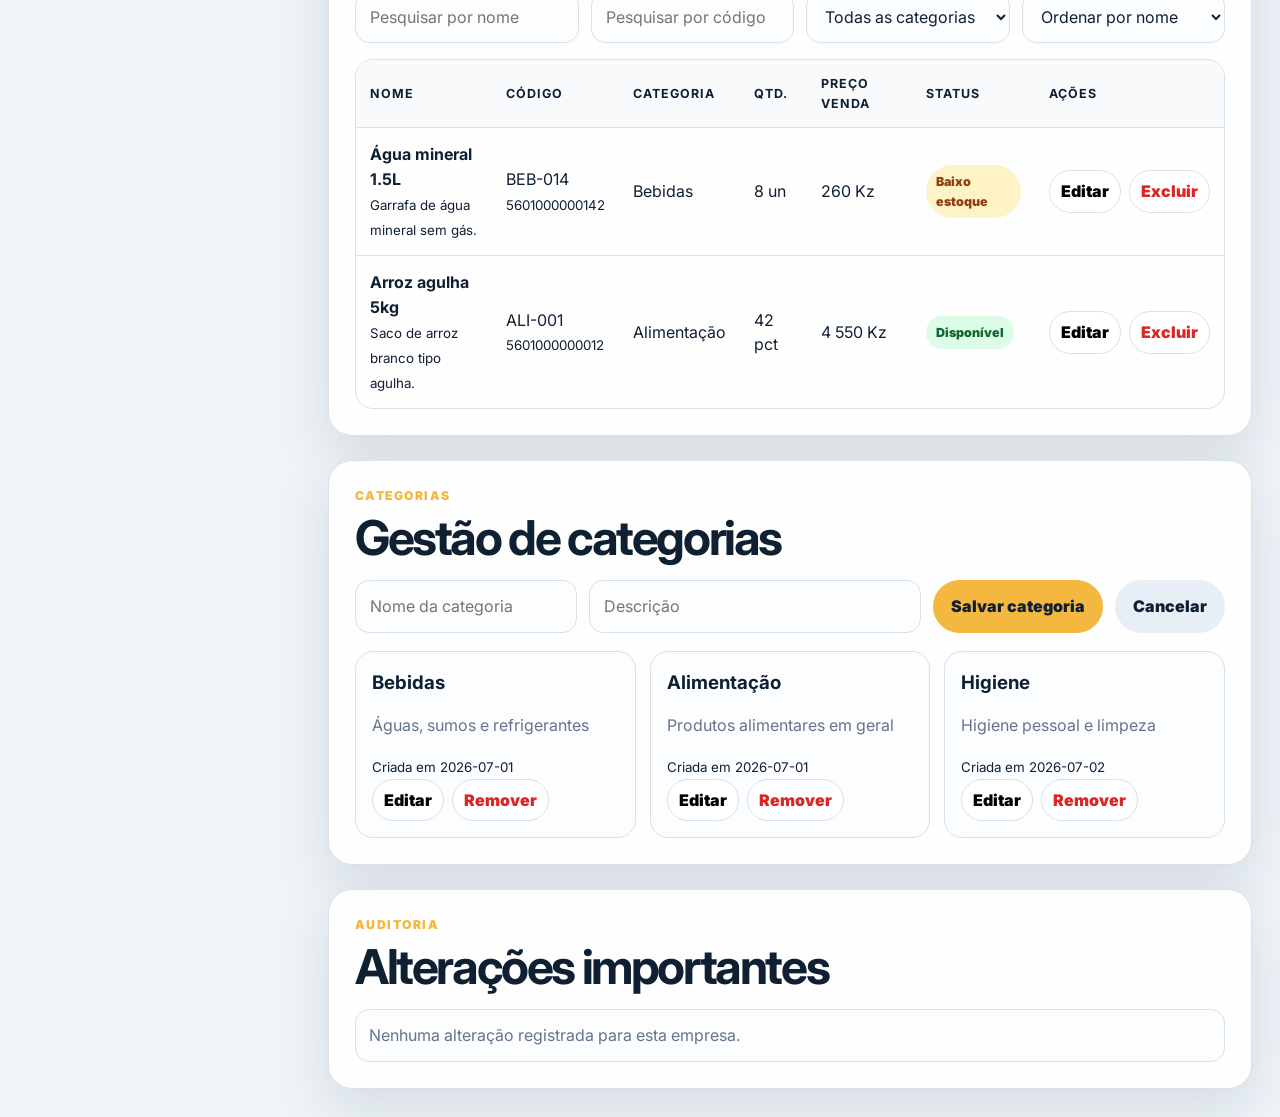
==== commit 9ed23d03: "Implement product management module" ====
--- a/frontend/index.html
+++ b/frontend/index.html
@@ -3,7 +3,7 @@
 <head>
   <meta charset="UTF-8">
   <meta name="viewport" content="width=device-width, initial-scale=1.0">
-  <title>Zero Fake News | Dashboard de Credibilidade</title>
+  <title>JPM Stock | Cadastro de Produtos</title>
   <link rel="preconnect" href="https://fonts.googleapis.com">
   <link rel="preconnect" href="https://fonts.gstatic.com" crossorigin>
   <link href="https://fonts.googleapis.com/css2?family=Inter:wght@400;500;600;700;800;900&display=swap" rel="stylesheet">
@@ -11,215 +11,122 @@
 </head>
 <body>
   <div class="app-shell">
-    <aside class="dashboard-sidebar" aria-label="Dashboard Zero Fake News">
-      <a class="brand brand--sidebar" href="#top" aria-label="Página inicial Zero Fake News">
-        <span class="brand__mark">ZFN</span>
-        <span>
-          Zero Fake News
-          <small>Monitor de credibilidade</small>
-        </span>
+    <aside class="sidebar" aria-label="Navegação JPM Stock">
+      <a class="brand" href="#dashboard" aria-label="JPM Stock">
+        <span class="brand__mark">JPM</span>
+        <span>JPM Stock<small>Gestão multiempresa</small></span>
       </a>
-
-      <section class="sidebar-card metric-card" aria-labelledby="total-analyses-title">
-        <p class="eyebrow">Dashboard</p>
-        <h2 id="total-analyses-title">Total de análises</h2>
-        <strong>12 486</strong>
-        <span>simulação acumulada do MVP</span>
+      <nav class="nav-card">
+        <a href="#dashboard">Dashboard</a>
+        <a href="#products">Produtos</a>
+        <a href="#product-form-section">Cadastrar produto</a>
+        <a href="#categories">Categorias</a>
+      </nav>
+      <section class="tenant-card" aria-labelledby="tenant-title">
+        <p class="eyebrow">Empresa ativa</p>
+        <h2 id="tenant-title">Sessão segura</h2>
+        <select id="companySwitcher" aria-label="Alternar empresa para simulação multiempresa"></select>
+        <p>Todos os produtos e categorias são filtrados pelo <strong>empresa_id</strong> autenticado.</p>
       </section>
-
-      <nav class="sidebar-card history-card" aria-labelledby="history-title">
-        <div class="history-card__header">
-          <p class="eyebrow">Histórico</p>
-          <h2 id="history-title">Análises recentes</h2>
-        </div>
-        <a class="history-item history-item--active" href="#analysis" aria-current="true" aria-label="Abrir análise sobre subsídio viral">
-          <span class="history-item__status history-item__status--danger"></span>
-          <span>
-            Subsídio viral no WhatsApp
-            <small>Muito baixa · há 8 min</small>
-          </span>
-        </a>
-        <a class="history-item" href="#analysis" aria-label="Abrir análise sobre comunicado público">
-          <span class="history-item__status history-item__status--success"></span>
-          <span>
-            Comunicado institucional
-            <small>Alta · há 22 min</small>
-          </span>
-        </a>
-        <a class="history-item" href="#analysis" aria-label="Abrir análise sobre alerta de saúde">
-          <span class="history-item__status history-item__status--warning"></span>
-          <span>
-            Alerta de saúde sem fonte
-            <small>Baixa · hoje</small>
-          </span>
-        </a>
-      </nav>
-
-      <a class="sidebar-cta" href="#criteria">Ver critérios oficiais</a>
     </aside>
 
     <div class="page-content">
-      <header class="hero" id="top">
-        <nav class="topbar" aria-label="Navegação principal">
-          <a class="brand" href="#top" aria-label="Página inicial Zero Fake News">
-            <span class="brand__mark">ZFN</span>
-            <span>Zero Fake News</span>
-          </a>
-          <div class="topbar__links">
-            <a class="topbar__link" href="#analysis">Analisar notícia</a>
-            <a class="topbar__link" href="#diagnostics">Diagnóstico</a>
-          </div>
-        </nav>
-
-        <section class="hero__content">
-          <p class="eyebrow">MVP para Angola</p>
-          <h1>Centro profissional de análise contra desinformação.</h1>
-          <p class="hero__text">
-            Simule uma avaliação de credibilidade com pontuação de 0 a 100,
-            classificação oficial e diagnóstico separado entre sinais de risco e sinais positivos.
-          </p>
-          <div class="hero__actions">
-            <a class="button button--primary" href="#analysis">Começar análise</a>
-            <a class="button button--ghost" href="#criteria">Ver escala oficial</a>
-          </div>
-        </section>
+      <header class="hero" id="dashboard">
+        <div>
+          <p class="eyebrow">Módulo 2</p>
+          <h1>Cadastro de Produtos</h1>
+          <p>Organize produtos, categorias, preços e estoque mínimo com isolamento total entre empresas.</p>
+        </div>
+        <div class="hero-actions">
+          <a class="button button--primary" href="#product-form-section">Novo produto</a>
+          <a class="button button--secondary" href="#categories">Gerir categorias</a>
+        </div>
       </header>
 
       <main>
-        <section class="panel analysis" id="analysis" aria-labelledby="analysis-title">
+        <section class="metrics-grid" aria-label="Resumo do estoque">
+          <article class="metric"><span>Total de produtos</span><strong id="totalProducts">0</strong></article>
+          <article class="metric"><span>Baixo estoque</span><strong id="lowStockProducts">0</strong></article>
+          <article class="metric"><span>Categorias</span><strong id="totalCategories">0</strong></article>
+          <article class="metric"><span>Valor de venda</span><strong id="stockValue">Kz 0</strong></article>
+        </section>
+
+        <section class="panel" id="product-form-section" aria-labelledby="product-form-title">
           <div class="section-heading">
-            <p class="eyebrow">Análise rápida</p>
-            <h2 id="analysis-title">Cole o texto da notícia</h2>
-            <p>
-              O resultado é uma simulação educativa. Confirme sempre com fontes oficiais,
-              órgãos de comunicação credíveis e verificadores independentes.
-            </p>
+            <p class="eyebrow">Cadastro e edição</p>
+            <h2 id="product-form-title">Dados do produto</h2>
+            <p>Campos validados, código interno único por empresa e vínculo obrigatório ao escopo da empresa ativa.</p>
           </div>
-
-          <form class="analysis-form" id="analysisForm">
-            <label for="newsInput">Texto para análise</label>
-            <textarea
-              id="newsInput"
-              name="newsInput"
-              rows="10"
-              minlength="30"
-              placeholder="Ex.: O Governo anunciou uma nova medida..."
-              required
-            ></textarea>
-            <div class="form-actions">
-              <button class="button button--primary" type="submit">Verificar notícia</button>
-              <button class="button button--secondary" type="button" id="clearButton">Limpar</button>
+          <form id="productForm" class="form-grid">
+            <input type="hidden" id="productId">
+            <label>Nome do produto<input id="productName" required maxlength="160" placeholder="Ex.: Arroz agulha 5kg"></label>
+            <label>Código interno<input id="productCode" required maxlength="80" placeholder="PRD-001"></label>
+            <label>Código de barras<input id="barcode" maxlength="80" inputmode="numeric" placeholder="5600000000000"></label>
+            <label>Categoria<select id="categoryId" required></select></label>
+            <label>Unidade de medida<select id="unit" required><option>un</option><option>kg</option><option>g</option><option>l</option><option>ml</option><option>cx</option><option>pct</option></select></label>
+            <label>Fornecedor principal<input id="supplier" maxlength="120" placeholder="Fornecedor"></label>
+            <label>Preço de compra<input id="purchasePrice" required type="number" min="0" step="0.01"></label>
+            <label>Preço de venda<input id="salePrice" required type="number" min="0" step="0.01"></label>
+            <label>Quantidade inicial em estoque<input id="stockQuantity" required type="number" min="0" step="0.001"></label>
+            <label>Estoque mínimo<input id="minimumStock" required type="number" min="0" step="0.001"></label>
+            <label class="full">Descrição<textarea id="description" rows="4" maxlength="600" placeholder="Descrição, variações, marca ou observações"></textarea></label>
+            <div class="form-actions full">
+              <button class="button button--primary" type="submit" id="submitProduct">Salvar produto</button>
+              <button class="button button--secondary" type="button" id="cancelEdit">Limpar formulário</button>
             </div>
           </form>
-
-          <aside class="result-card" id="resultCard" aria-live="polite" aria-label="Área de resultados da verificação">
-            <div class="result-card__empty">
-              <div class="score-preview" aria-label="Pré-visualização do score de credibilidade">
-                <span class="result-card__icon" aria-hidden="true">🛡️</span>
-                <div class="score-preview__number">
-                  <span>72</span>
-                  <small>/100</small>
-                </div>
-                <div class="progress-track" aria-hidden="true">
-                  <span class="progress-fill" style="--score-width: 72%;"></span>
-                </div>
-                <strong>Score de Credibilidade</strong>
-              </div>
-              <h3>Resultado aparecerá aqui</h3>
-              <p>Ao clicar em verificar, verá o score de 0 a 100, a barra de progresso e a classificação de confiabilidade correspondente.</p>
-            </div>
-          </aside>
+          <div id="formMessage" class="message" role="status"></div>
         </section>
 
-        <section class="classification-board" id="criteria" aria-labelledby="criteria-title">
-          <div class="section-heading section-heading--center">
-            <p class="eyebrow">Escala oficial</p>
-            <h2 id="criteria-title">Classificações de confiabilidade</h2>
-            <p>O score é apresentado numa escala de 0 a 100 para apoiar decisões rápidas antes da partilha.</p>
+        <section class="panel" id="products" aria-labelledby="products-title">
+          <div class="section-heading">
+            <p class="eyebrow">Lista de produtos</p>
+            <h2 id="products-title">Produtos da empresa</h2>
           </div>
-
-          <div class="score-scale-overview" aria-label="Resumo visual do score de credibilidade">
-            <div>
-              <span class="score-scale-overview__label">Score de Credibilidade</span>
-              <strong>0–100</strong>
-            </div>
-            <div class="progress-track" aria-hidden="true">
-              <span class="progress-fill" style="--score-width: 100%;"></span>
-            </div>
-            <p>Quanto maior o score, maior a presença de fontes, contexto, linguagem neutra e elementos verificáveis.</p>
+          <div class="toolbar">
+            <input id="searchName" placeholder="Pesquisar por nome">
+            <input id="searchCode" placeholder="Pesquisar por código">
+            <select id="categoryFilter"></select>
+            <select id="sortProducts"><option value="nome">Ordenar por nome</option><option value="codigo_produto">Ordenar por código</option><option value="quantidade_estoque">Ordenar por estoque</option><option value="preco_venda">Ordenar por preço</option></select>
           </div>
-
-          <div class="scale-grid" aria-label="Cinco classificações oficiais de confiabilidade">
-            <article class="scale-card scale-card--high">
-              <span>81–100</span>
-              <h3>Alta Confiabilidade</h3>
-              <p>Conteúdo com fontes, contexto, datas e baixo risco de manipulação.</p>
-            </article>
-            <article class="scale-card scale-card--good">
-              <span>61–80</span>
-              <h3>Boa Confiabilidade</h3>
-              <p>Predominam sinais positivos, mas recomenda-se uma confirmação complementar.</p>
-            </article>
-            <article class="scale-card scale-card--medium">
-              <span>41–60</span>
-              <h3>Média Confiabilidade</h3>
-              <p>Há elementos úteis misturados com lacunas que exigem verificação independente.</p>
-            </article>
-            <article class="scale-card scale-card--low">
-              <span>21–40</span>
-              <h3>Baixa Confiabilidade</h3>
-              <p>O texto apresenta lacunas relevantes ou linguagem que reduz a confiança.</p>
-            </article>
-            <article class="scale-card scale-card--critical">
-              <span>0–20</span>
-              <h3>Muito Baixa Confiabilidade</h3>
-              <p>Alta probabilidade de rumor, falta de fontes ou apelos virais suspeitos.</p>
-            </article>
+          <div class="table-wrap">
+            <table>
+              <thead><tr><th>Nome</th><th>Código</th><th>Categoria</th><th>Qtd.</th><th>Preço venda</th><th>Status</th><th>Ações</th></tr></thead>
+              <tbody id="productsTable"></tbody>
+            </table>
           </div>
         </section>
 
-        <section class="diagnostics" id="diagnostics" aria-labelledby="diagnostics-title">
-          <div class="section-heading section-heading--center">
-            <p class="eyebrow">Diagnóstico</p>
-            <h2 id="diagnostics-title">Leitura separada dos sinais encontrados</h2>
+        <section class="panel" id="categories" aria-labelledby="categories-title">
+          <div class="section-heading">
+            <p class="eyebrow">Categorias</p>
+            <h2 id="categories-title">Gestão de categorias</h2>
           </div>
+          <form id="categoryForm" class="category-form">
+            <input type="hidden" id="categoryEditId">
+            <input id="categoryName" required maxlength="120" placeholder="Nome da categoria">
+            <input id="categoryDescription" maxlength="240" placeholder="Descrição">
+            <button class="button button--primary" type="submit">Salvar categoria</button>
+            <button class="button button--secondary" type="button" id="cancelCategoryEdit">Cancelar</button>
+          </form>
+          <div id="categoriesList" class="cards-grid"></div>
+        </section>
 
-          <div class="diagnostics-grid">
-            <article class="diagnostic-card diagnostic-card--risk">
-              <div class="diagnostic-card__icon" aria-hidden="true">⚠️</div>
-              <div>
-                <p class="eyebrow">Risco detetado</p>
-                <h3>Sinais de Desinformação Detetados</h3>
-                <ul>
-                  <li><strong>Sensacionalismo:</strong> urgência extrema, choque, medo ou chamadas para partilha imediata.</li>
-                  <li><strong>Falta de fontes:</strong> ausência de instituição, autor, data, ligação ou documento verificável.</li>
-                  <li><strong>Promessas suspeitas:</strong> prémios, subsídios ou benefícios sem canal oficial confirmado.</li>
-                </ul>
-              </div>
-            </article>
-
-            <article class="diagnostic-card diagnostic-card--positive">
-              <div class="diagnostic-card__icon" aria-hidden="true">✅</div>
-              <div>
-                <p class="eyebrow">Confiança</p>
-                <h3>Sinais Positivos Encontrados</h3>
-                <ul>
-                  <li><strong>Fontes identificáveis:</strong> referências a órgãos oficiais, meios credíveis ou relatórios.</li>
-                  <li><strong>Contexto suficiente:</strong> datas, locais, entidades e explicações verificáveis.</li>
-                  <li><strong>Linguagem neutra:</strong> informação apresentada sem alarmismo nem pressão para viralizar.</li>
-                </ul>
-              </div>
-            </article>
-          </div>
+        <section class="panel audit" aria-labelledby="audit-title">
+          <div class="section-heading"><p class="eyebrow">Auditoria</p><h2 id="audit-title">Alterações importantes</h2></div>
+          <ul id="changeLog"></ul>
         </section>
       </main>
-
-      <footer class="footer">
-        <p>Zero Fake News — protótipo inicial para literacia mediática e verificação de informação.</p>
-      </footer>
     </div>
   </div>
 
+  <div class="modal" id="confirmModal" hidden>
+    <div class="modal__box" role="dialog" aria-modal="true" aria-labelledby="confirmTitle">
+      <h2 id="confirmTitle">Confirmar exclusão</h2>
+      <p id="confirmText"></p>
+      <div class="form-actions"><button class="button button--danger" id="confirmDelete">Excluir</button><button class="button button--secondary" id="cancelDelete">Cancelar</button></div>
+    </div>
+  </div>
   <script src="../script.js"></script>
 </body>
 </html>
--- a/frontend/style.css
+++ b/frontend/style.css
@@ -1,900 +1 @@
-:root {
-  --color-bg: #edf2f7;
-  --color-surface: #ffffff;
-  --color-surface-muted: #f7fafc;
-  --color-text: #102033;
-  --color-muted: #5d6b82;
-  --color-primary: #123f5f;
-  --color-primary-dark: #071b33;
-  --color-accent: #4da3ff;
-  --color-border: #dbe3ef;
-  --color-danger: #dc2626;
-  --color-danger-dark: #991b1b;
-  --color-warning: #f59e0b;
-  --color-warning-dark: #9a3412;
-  --color-success: #16a34a;
-  --color-success-dark: #065f46;
-  --color-info: #2563eb;
-  --shadow-soft: 0 20px 60px rgba(20, 32, 51, 0.12);
-  --shadow-card: 0 16px 36px rgba(20, 32, 51, 0.08);
-  --radius-large: 28px;
-  --radius-medium: 18px;
-  --sidebar-width: 320px;
-  --max-width: 1180px;
-}
-
-* {
-  box-sizing: border-box;
-}
-
-html {
-  scroll-behavior: smooth;
-}
-
-body {
-  margin: 0;
-  font-family: "Inter", system-ui, -apple-system, BlinkMacSystemFont, "Segoe UI", sans-serif;
-  color: var(--color-text);
-  background:
-    radial-gradient(circle at top left, rgba(18, 63, 95, 0.14), transparent 36rem),
-    var(--color-bg);
-  line-height: 1.6;
-}
-
-a {
-  color: inherit;
-  text-decoration: none;
-}
-
-button,
-textarea {
-  font: inherit;
-}
-
-.app-shell {
-  display: grid;
-  grid-template-columns: var(--sidebar-width) minmax(0, 1fr);
-  min-height: 100vh;
-}
-
-.dashboard-sidebar {
-  position: sticky;
-  top: 0;
-  display: flex;
-  flex-direction: column;
-  gap: 18px;
-  height: 100vh;
-  padding: 26px;
-  color: #ffffff;
-  background:
-    radial-gradient(circle at 10% 0%, rgba(77, 163, 255, 0.32), transparent 16rem),
-    linear-gradient(180deg, #071b33 0%, #0d2d4d 52%, #123f5f 100%);
-  overflow-y: auto;
-}
-
-.page-content {
-  min-width: 0;
-}
-
-.hero {
-  color: #ffffff;
-  background:
-    radial-gradient(circle at top right, rgba(77, 163, 255, 0.38), transparent 30%),
-    linear-gradient(135deg, #071b33 0%, #123f5f 52%, #1f5f8f 100%);
-  padding: 24px;
-}
-
-.topbar,
-.hero__content,
-.panel,
-.classification-board,
-.diagnostics,
-.footer {
-  width: min(100%, var(--max-width));
-  margin: 0 auto;
-}
-
-.topbar {
-  display: flex;
-  align-items: center;
-  justify-content: space-between;
-  gap: 16px;
-}
-
-.topbar__links {
-  display: flex;
-  flex-wrap: wrap;
-  gap: 10px;
-  justify-content: flex-end;
-}
-
-.brand {
-  display: inline-flex;
-  align-items: center;
-  gap: 12px;
-  font-weight: 900;
-  letter-spacing: -0.03em;
-}
-
-.brand--sidebar {
-  align-items: flex-start;
-  padding-bottom: 8px;
-}
-
-.brand small {
-  display: block;
-  margin-top: 2px;
-  color: rgba(255, 255, 255, 0.68);
-  font-size: 0.74rem;
-  font-weight: 600;
-  letter-spacing: 0;
-}
-
-.brand__mark {
-  display: inline-grid;
-  flex: 0 0 auto;
-  width: 44px;
-  height: 44px;
-  place-items: center;
-  border-radius: 14px;
-  color: #071b33;
-  background: #d7ecff;
-  box-shadow: 0 14px 30px rgba(0, 0, 0, 0.16);
-}
-
-.topbar__link,
-.sidebar-cta {
-  padding: 10px 16px;
-  border: 1px solid rgba(255, 255, 255, 0.35);
-  border-radius: 999px;
-  color: rgba(255, 255, 255, 0.9);
-}
-
-.sidebar-card {
-  padding: 18px;
-  border: 1px solid rgba(255, 255, 255, 0.16);
-  border-radius: 24px;
-  background: rgba(255, 255, 255, 0.10);
-  box-shadow: 0 18px 40px rgba(0, 0, 0, 0.16);
-  backdrop-filter: blur(18px);
-}
-
-.metric-card h2,
-.history-card h2 {
-  margin-bottom: 10px;
-  font-size: 0.98rem;
-  letter-spacing: -0.02em;
-}
-
-.metric-card strong {
-  display: block;
-  font-size: clamp(2.5rem, 7vw, 3.8rem);
-  font-weight: 900;
-  line-height: 1;
-  letter-spacing: -0.07em;
-}
-
-.metric-card span,
-.history-item small {
-  color: rgba(255, 255, 255, 0.68);
-  font-size: 0.82rem;
-}
-
-.history-card {
-  display: grid;
-  gap: 12px;
-}
-
-.history-card__header .eyebrow {
-  margin-bottom: 6px;
-}
-
-.history-item {
-  display: grid;
-  grid-template-columns: 12px 1fr;
-  gap: 12px;
-  align-items: center;
-  padding: 13px;
-  border: 1px solid rgba(255, 255, 255, 0.14);
-  border-radius: 16px;
-  background: rgba(255, 255, 255, 0.08);
-  transition: transform 180ms ease, background 180ms ease;
-}
-
-.history-item:hover,
-.history-item:focus-visible {
-  transform: translateX(3px);
-  background: rgba(255, 255, 255, 0.14);
-}
-
-.history-item--active {
-  border-color: rgba(77, 163, 255, 0.62);
-  background: rgba(77, 163, 255, 0.18);
-  box-shadow: inset 0 0 0 1px rgba(255, 255, 255, 0.08);
-}
-
-.history-item__status {
-  width: 10px;
-  height: 42px;
-  border-radius: 999px;
-}
-
-.history-item__status--danger {
-  background: #fb7185;
-}
-
-.history-item__status--success {
-  background: #86efac;
-}
-
-.history-item__status--warning {
-  background: #fcd34d;
-}
-
-.sidebar-cta {
-  margin-top: auto;
-  text-align: center;
-  font-weight: 800;
-  background: rgba(255, 255, 255, 0.12);
-}
-
-.hero__content {
-  display: grid;
-  align-content: center;
-  min-height: 540px;
-  max-width: 900px;
-  margin-top: 32px;
-  text-align: center;
-}
-
-.eyebrow {
-  margin: 0 0 12px;
-  color: var(--color-accent);
-  font-size: 0.76rem;
-  font-weight: 900;
-  letter-spacing: 0.12em;
-  text-transform: uppercase;
-}
-
-h1,
-h2,
-h3,
-p {
-  margin-top: 0;
-}
-
-h1 {
-  margin-bottom: 20px;
-  font-size: clamp(2.45rem, 7vw, 5.6rem);
-  line-height: 0.94;
-  letter-spacing: -0.075em;
-}
-
-h2 {
-  margin-bottom: 12px;
-  font-size: clamp(2rem, 4vw, 3.15rem);
-  line-height: 1.05;
-  letter-spacing: -0.05em;
-}
-
-h3 {
-  margin-bottom: 8px;
-  font-size: 1.15rem;
-}
-
-.hero__text {
-  max-width: 760px;
-  margin: 0 auto 30px;
-  color: rgba(255, 255, 255, 0.82);
-  font-size: 1.15rem;
-}
-
-.hero__actions,
-.form-actions {
-  display: flex;
-  flex-wrap: wrap;
-  justify-content: center;
-  gap: 14px;
-}
-
-.button {
-  display: inline-flex;
-  align-items: center;
-  justify-content: center;
-  min-height: 48px;
-  padding: 12px 20px;
-  border: 0;
-  border-radius: 999px;
-  cursor: pointer;
-  font-weight: 900;
-  transition: transform 180ms ease, box-shadow 180ms ease, background 180ms ease;
-}
-
-.button:hover,
-.button:focus-visible {
-  transform: translateY(-2px);
-}
-
-.button--primary {
-  color: #071b33;
-  background: var(--color-accent);
-  box-shadow: 0 12px 28px rgba(77, 163, 255, 0.28);
-}
-
-.button--primary:hover,
-.button--primary:focus-visible {
-  background: #bfe1ff;
-}
-
-.button--ghost {
-  color: #ffffff;
-  background: rgba(255, 255, 255, 0.14);
-  border: 1px solid rgba(255, 255, 255, 0.26);
-}
-
-.button--secondary {
-  color: var(--color-primary-dark);
-  background: #e7eef7;
-}
-
-main {
-  padding: 56px 24px;
-}
-
-.panel {
-  display: grid;
-  grid-template-columns: minmax(0, 1fr) minmax(360px, 0.85fr);
-  gap: 28px;
-  align-items: stretch;
-  padding: 32px;
-  border: 1px solid var(--color-border);
-  border-radius: var(--radius-large);
-  background: rgba(255, 255, 255, 0.92);
-  box-shadow: var(--shadow-soft);
-}
-
-.section-heading {
-  grid-column: 1 / -1;
-  max-width: 780px;
-}
-
-.section-heading p:not(.eyebrow) {
-  color: var(--color-muted);
-}
-
-.section-heading--center {
-  margin-inline: auto;
-  text-align: center;
-}
-
-.analysis-form {
-  display: flex;
-  flex-direction: column;
-  gap: 14px;
-}
-
-.analysis-form label {
-  font-weight: 900;
-}
-
-textarea {
-  width: 100%;
-  min-height: 310px;
-  resize: vertical;
-  padding: 18px;
-  border: 1px solid var(--color-border);
-  border-radius: var(--radius-medium);
-  color: var(--color-text);
-  background: #fbfdff;
-  outline: none;
-}
-
-textarea:focus {
-  border-color: var(--color-primary);
-  box-shadow: 0 0 0 4px rgba(18, 63, 95, 0.14);
-}
-
-.form-actions {
-  justify-content: flex-start;
-}
-
-.result-card {
-  min-height: 420px;
-  padding: 14px;
-  border: 1px solid var(--color-border);
-  border-radius: var(--radius-large);
-  background:
-    linear-gradient(#ffffff, #ffffff) padding-box,
-    linear-gradient(135deg, rgba(220, 38, 38, 0.45), rgba(245, 158, 11, 0.5), rgba(22, 163, 74, 0.45)) border-box;
-  box-shadow: 0 24px 70px rgba(20, 32, 51, 0.14);
-}
-
-.result-card__empty,
-.result-summary {
-  display: grid;
-  min-height: 392px;
-  height: 100%;
-  align-content: center;
-  gap: 16px;
-  padding: 24px;
-  border-radius: 22px;
-}
-
-.result-card__empty {
-  color: var(--color-text);
-  background:
-    radial-gradient(circle at top right, rgba(18, 63, 95, 0.13), transparent 42%),
-    #f8fbff;
-  border: 1px dashed rgba(93, 107, 130, 0.34);
-}
-
-.result-card__icon {
-  display: inline-grid;
-  width: 58px;
-  height: 58px;
-  place-items: center;
-  border-radius: 20px;
-  font-size: 2.2rem;
-  background: #e7eef7;
-}
-
-.score-preview {
-  display: grid;
-  gap: 12px;
-  width: min(100%, 360px);
-  padding: 20px;
-  border: 1px solid rgba(18, 63, 95, 0.14);
-  border-radius: 24px;
-  background: rgba(255, 255, 255, 0.78);
-  box-shadow: 0 18px 42px rgba(16, 32, 51, 0.10);
-}
-
-.score-preview__number {
-  display: flex;
-  align-items: baseline;
-  gap: 6px;
-  color: var(--color-primary-dark);
-}
-
-.score-preview__number span {
-  font-size: clamp(3.3rem, 10vw, 5rem);
-  font-weight: 900;
-  line-height: 0.9;
-  letter-spacing: -0.08em;
-}
-
-.score-preview__number small {
-  color: var(--color-muted);
-  font-weight: 900;
-}
-
-.score-preview strong {
-  color: var(--color-primary-dark);
-}
-
-.result-summary {
-  position: relative;
-  overflow: hidden;
-  align-content: start;
-  border: 1px solid transparent;
-  isolation: isolate;
-}
-
-.result-summary::before {
-  content: "";
-  position: absolute;
-  inset: -30% -20% auto auto;
-  z-index: -1;
-  width: 260px;
-  height: 260px;
-  border-radius: 50%;
-  opacity: 0.26;
-  background: currentColor;
-}
-
-.result-summary--rumor,
-.result-summary--very-low {
-  color: var(--color-danger-dark);
-  background: #fff1f2;
-  border-color: #fecdd3;
-}
-
-.result-summary--inconclusive,
-.result-summary--low {
-  color: var(--color-warning-dark);
-  background: #fff7ed;
-  border-color: #fed7aa;
-}
-
-.result-summary--medium {
-  color: #1d4ed8;
-  background: #eff6ff;
-  border-color: #bfdbfe;
-}
-
-.result-summary--verified,
-.result-summary--high {
-  color: var(--color-success-dark);
-  background: #ecfdf5;
-  border-color: #a7f3d0;
-}
-
-.result-header {
-  display: flex;
-  align-items: flex-start;
-  justify-content: space-between;
-  gap: 16px;
-}
-
-.score {
-  display: flex;
-  align-items: baseline;
-  gap: 8px;
-  margin-bottom: 0;
-  color: var(--color-text);
-}
-
-.score__value {
-  font-size: clamp(3.4rem, 12vw, 5.8rem);
-  font-weight: 900;
-  line-height: 0.9;
-  letter-spacing: -0.08em;
-}
-
-.score__label {
-  color: var(--color-muted);
-  font-size: 0.9rem;
-  font-weight: 800;
-  text-transform: uppercase;
-}
-
-.progress-track {
-  height: 14px;
-  overflow: hidden;
-  border-radius: 999px;
-  background: rgba(93, 107, 130, 0.16);
-}
-
-.progress-fill {
-  display: block;
-  width: var(--score-width, 0%);
-  height: 100%;
-  border-radius: inherit;
-  background: linear-gradient(90deg, #dc2626 0%, #f59e0b 45%, #16a34a 100%);
-}
-
-.classification-label {
-  display: grid;
-  gap: 4px;
-  padding: 14px;
-  border-radius: 16px;
-  color: var(--color-text);
-  background: rgba(255, 255, 255, 0.76);
-  box-shadow: 0 10px 28px rgba(20, 32, 51, 0.08);
-}
-
-.classification-label strong {
-  font-size: 1rem;
-}
-
-.classification-label span {
-  color: var(--color-muted);
-  font-size: 0.88rem;
-}
-
-.badge {
-  display: inline-flex;
-  width: fit-content;
-  padding: 9px 14px;
-  border-radius: 999px;
-  font-size: 0.78rem;
-  font-weight: 900;
-  letter-spacing: 0.04em;
-  text-transform: uppercase;
-  box-shadow: 0 10px 24px rgba(20, 32, 51, 0.12);
-}
-
-.badge--success {
-  color: #064e3b;
-  background: #bbf7d0;
-}
-
-.badge--medium,
-.badge--warning {
-  color: #7c2d12;
-  background: #fef3c7;
-}
-
-.badge--low {
-  color: #7c2d12;
-  background: #fed7aa;
-}
-
-.badge--danger,
-.badge--rumor {
-  color: #ffffff;
-  background: #dc2626;
-}
-
-.rumor-alert {
-  display: grid;
-  gap: 6px;
-  padding: 16px;
-  border: 1px solid rgba(220, 38, 38, 0.22);
-  border-radius: 18px;
-  color: var(--color-danger-dark);
-  background: rgba(255, 255, 255, 0.72);
-}
-
-.rumor-alert strong {
-  font-size: 1.02rem;
-}
-
-.result-diagnostics,
-.check-list {
-  display: grid;
-  gap: 10px;
-  padding: 0;
-  margin: 4px 0 0;
-  list-style: none;
-}
-
-.result-diagnostics li,
-.check-list li {
-  padding: 12px;
-  border: 1px solid rgba(219, 227, 239, 0.95);
-  border-radius: 14px;
-  color: #142033;
-  background: rgba(255, 255, 255, 0.86);
-}
-
-.result-diagnostics h4 {
-  margin: 10px 0 0;
-  color: var(--color-text);
-  font-size: 0.9rem;
-  text-transform: uppercase;
-  letter-spacing: 0.08em;
-}
-
-.classification-board,
-.diagnostics {
-  padding-top: 72px;
-}
-
-.score-scale-overview {
-  display: grid;
-  gap: 14px;
-  margin-top: 28px;
-  padding: 22px;
-  border: 1px solid var(--color-border);
-  border-radius: var(--radius-medium);
-  background: linear-gradient(135deg, #ffffff 0%, #f4f8fc 100%);
-  box-shadow: var(--shadow-card);
-}
-
-.score-scale-overview > div:first-child {
-  display: flex;
-  align-items: baseline;
-  justify-content: space-between;
-  gap: 16px;
-}
-
-.score-scale-overview strong {
-  color: var(--color-primary-dark);
-  font-size: clamp(2rem, 5vw, 3.4rem);
-  line-height: 1;
-  letter-spacing: -0.06em;
-}
-
-.score-scale-overview__label {
-  color: var(--color-muted);
-  font-size: 0.82rem;
-  font-weight: 900;
-  letter-spacing: 0.08em;
-  text-transform: uppercase;
-}
-
-.score-scale-overview p {
-  margin-bottom: 0;
-  color: var(--color-muted);
-}
-
-.scale-grid,
-.diagnostics-grid {
-  display: grid;
-  gap: 20px;
-  margin-top: 26px;
-}
-
-.scale-grid {
-  grid-template-columns: repeat(5, minmax(0, 1fr));
-}
-
-.diagnostics-grid {
-  grid-template-columns: repeat(2, minmax(0, 1fr));
-}
-
-.scale-card,
-.diagnostic-card {
-  border: 1px solid var(--color-border);
-  border-radius: var(--radius-medium);
-  background: var(--color-surface);
-  box-shadow: var(--shadow-card);
-}
-
-.scale-card {
-  display: grid;
-  gap: 8px;
-  padding: 22px;
-  border-top: 6px solid var(--color-info);
-}
-
-.scale-card span {
-  width: fit-content;
-  padding: 7px 10px;
-  border-radius: 999px;
-  font-size: 0.78rem;
-  font-weight: 900;
-  background: var(--color-surface-muted);
-}
-
-.scale-card--high {
-  border-top-color: var(--color-success);
-}
-
-.scale-card--good {
-  border-top-color: #22c55e;
-}
-
-.scale-card--medium {
-  border-top-color: var(--color-info);
-}
-
-.scale-card--low {
-  border-top-color: var(--color-warning);
-}
-
-.scale-card--critical {
-  border-top-color: var(--color-danger);
-}
-
-.diagnostic-card {
-  display: grid;
-  grid-template-columns: 58px 1fr;
-  gap: 18px;
-  padding: 26px;
-}
-
-.diagnostic-card__icon {
-  display: inline-grid;
-  width: 58px;
-  height: 58px;
-  place-items: center;
-  border-radius: 20px;
-  font-size: 1.8rem;
-}
-
-.diagnostic-card--risk .diagnostic-card__icon {
-  background: #fee2e2;
-}
-
-.diagnostic-card--positive .diagnostic-card__icon {
-  background: #dcfce7;
-}
-
-.diagnostic-card ul {
-  display: grid;
-  gap: 10px;
-  padding-left: 20px;
-  margin: 14px 0 0;
-}
-
-.scale-card p,
-.diagnostic-card li,
-.footer p,
-.result-card__empty p,
-.result-summary p {
-  color: var(--color-muted);
-}
-
-.footer {
-  padding: 0 24px 36px;
-  text-align: center;
-}
-
-@media (max-width: 1180px) {
-  .app-shell {
-    grid-template-columns: 1fr;
-  }
-
-  .dashboard-sidebar {
-    position: relative;
-    display: grid;
-    grid-template-columns: repeat(3, minmax(0, 1fr));
-    height: auto;
-    padding: 20px;
-  }
-
-  .brand--sidebar,
-  .sidebar-cta {
-    grid-column: 1 / -1;
-  }
-
-  .sidebar-cta {
-    margin-top: 0;
-  }
-}
-
-@media (max-width: 920px) {
-  .hero__content {
-    min-height: 440px;
-    text-align: left;
-  }
-
-  .hero__text {
-    margin-inline: 0;
-  }
-
-  .hero__actions {
-    justify-content: flex-start;
-  }
-
-  .panel,
-  .scale-grid,
-  .diagnostics-grid,
-  .dashboard-sidebar {
-    grid-template-columns: 1fr;
-  }
-}
-
-@media (max-width: 560px) {
-  .hero,
-  main,
-  .dashboard-sidebar {
-    padding-inline: 16px;
-  }
-
-  .topbar {
-    align-items: flex-start;
-    flex-direction: column;
-  }
-
-  .topbar__links,
-  .hero__actions,
-  .form-actions {
-    width: 100%;
-  }
-
-  .topbar__link,
-  .button {
-    width: 100%;
-  }
-
-  .panel {
-    padding: 20px;
-  }
-
-  .result-card {
-    padding: 10px;
-  }
-
-  .result-card__empty,
-  .result-summary {
-    min-height: 320px;
-    padding: 18px;
-  }
-
-  .result-header,
-  .diagnostic-card {
-    grid-template-columns: 1fr;
-  }
-
-  .score-scale-overview > div:first-child {
-    align-items: flex-start;
-    flex-direction: column;
-  }
-
-  .score__value {
-    font-size: 4rem;
-  }
-}
+:root{--bg:#eef4f8;--surface:#fff;--text:#102033;--muted:#64748b;--primary:#0f766e;--primary-dark:#134e4a;--accent:#f4b740;--border:#d7e1ea;--danger:#dc2626;--warn:#d97706;--success:#16a34a;--shadow:0 20px 55px rgba(15,23,42,.11);--radius:24px;--sidebar:300px}*{box-sizing:border-box}html{scroll-behavior:smooth}body{margin:0;font-family:Inter,system-ui,Segoe UI,sans-serif;color:var(--text);background:radial-gradient(circle at top left,rgba(15,118,110,.14),transparent 34rem),var(--bg);line-height:1.55}a{text-decoration:none;color:inherit}button,input,select,textarea{font:inherit}.app-shell{display:grid;grid-template-columns:var(--sidebar) 1fr;min-height:100vh}.sidebar{position:sticky;top:0;height:100vh;display:flex;flex-direction:column;gap:18px;padding:24px;color:#fff;background:linear-gradient(180deg,#062b28,#0f766e 55%,#164e63);overflow:auto}.brand{display:flex;gap:12px;align-items:center;font-weight:900;font-size:1.25rem}.brand small{display:block;color:rgba(255,255,255,.72);font-size:.78rem}.brand__mark{display:grid;place-items:center;width:48px;height:48px;border-radius:16px;background:var(--accent);color:#102033}.nav-card,.tenant-card{display:grid;gap:12px;padding:18px;border:1px solid rgba(255,255,255,.18);border-radius:22px;background:rgba(255,255,255,.11);box-shadow:0 18px 38px rgba(0,0,0,.15)}.nav-card a{padding:11px 13px;border-radius:14px;background:rgba(255,255,255,.09);font-weight:800}.tenant-card{margin-top:auto}.tenant-card select{width:100%;padding:12px;border:0;border-radius:14px;color:var(--text)}.eyebrow{margin:0 0 8px;color:var(--accent);font-size:.76rem;font-weight:900;letter-spacing:.12em;text-transform:uppercase}.page-content{min-width:0}.hero{display:flex;justify-content:space-between;gap:24px;align-items:center;padding:38px;color:#fff;background:linear-gradient(135deg,#062b28,#0f766e 52%,#164e63)}.hero h1{margin:.1rem 0;font-size:clamp(2.4rem,6vw,5rem);line-height:.95;letter-spacing:-.07em}.hero p:not(.eyebrow){max-width:760px;color:rgba(255,255,255,.82);font-size:1.1rem}.hero-actions,.form-actions{display:flex;gap:12px;flex-wrap:wrap}.button{display:inline-flex;align-items:center;justify-content:center;min-height:46px;padding:11px 18px;border:0;border-radius:999px;cursor:pointer;font-weight:900;transition:.18s}.button:hover{transform:translateY(-1px)}.button--primary{background:var(--accent);color:#102033}.button--secondary{background:#e8eef5;color:#102033}.button--danger{background:var(--danger);color:#fff}main{display:grid;gap:24px;padding:28px}.metrics-grid{display:grid;grid-template-columns:repeat(4,minmax(0,1fr));gap:18px}.metric,.panel{border:1px solid var(--border);border-radius:var(--radius);background:rgba(255,255,255,.94);box-shadow:var(--shadow)}.metric{padding:22px}.metric span{color:var(--muted);font-weight:800}.metric strong{display:block;margin-top:8px;font-size:clamp(2rem,5vw,3.2rem);line-height:1;letter-spacing:-.06em}.panel{padding:26px}.section-heading{max-width:820px;margin-bottom:18px}.section-heading h2{margin:.1rem 0;font-size:clamp(1.8rem,4vw,3rem);line-height:1;letter-spacing:-.05em}.section-heading p:not(.eyebrow){color:var(--muted)}.form-grid{display:grid;grid-template-columns:repeat(2,minmax(0,1fr));gap:16px}.form-grid label{display:grid;gap:7px;font-weight:800}.full{grid-column:1/-1}input,select,textarea{width:100%;padding:13px 14px;border:1px solid var(--border);border-radius:14px;background:#fbfdff;color:var(--text);outline:none}input:focus,select:focus,textarea:focus{border-color:var(--primary);box-shadow:0 0 0 4px rgba(15,118,110,.13)}.message{margin-top:14px;font-weight:800}.message--error{color:var(--danger)}.message--success{color:var(--success)}.toolbar{display:grid;grid-template-columns:1.1fr 1fr 1fr 1fr;gap:12px;margin-bottom:16px}.table-wrap{overflow:auto;border:1px solid var(--border);border-radius:18px}table{width:100%;border-collapse:collapse;min-width:820px}th,td{padding:14px;border-bottom:1px solid var(--border);text-align:left}th{background:#f8fafc;font-size:.78rem;text-transform:uppercase;letter-spacing:.08em}tr:last-child td{border-bottom:0}.status{display:inline-flex;padding:7px 10px;border-radius:999px;font-weight:900;font-size:.78rem}.status--ok{background:#dcfce7;color:#166534}.status--low{background:#fef3c7;color:#92400e}.status--out{background:#fee2e2;color:#991b1b}.row-actions{display:flex;gap:8px}.icon-button{border:1px solid var(--border);border-radius:999px;background:#fff;padding:8px 11px;cursor:pointer;font-weight:900}.icon-button--danger{color:var(--danger)}.category-form{display:grid;grid-template-columns:1fr 1.5fr auto auto;gap:12px}.cards-grid{display:grid;grid-template-columns:repeat(3,minmax(0,1fr));gap:14px;margin-top:18px}.category-card{padding:16px;border:1px solid var(--border);border-radius:18px;background:#fbfdff}.category-card h3{margin:0}.category-card p,.audit li{color:var(--muted)}.audit ul{display:grid;gap:10px;margin:0;padding:0;list-style:none}.audit li{padding:13px;border:1px solid var(--border);border-radius:14px;background:#fbfdff}.modal{position:fixed;inset:0;display:grid;place-items:center;padding:20px;background:rgba(15,23,42,.56);z-index:10}.modal[hidden]{display:none}.modal__box{width:min(100%,460px);padding:26px;border-radius:24px;background:#fff;box-shadow:var(--shadow)}@media(max-width:1050px){.app-shell{grid-template-columns:1fr}.sidebar{position:relative;height:auto}.metrics-grid,.toolbar,.cards-grid{grid-template-columns:repeat(2,minmax(0,1fr))}.hero{align-items:flex-start;flex-direction:column}}@media(max-width:650px){.hero,main,.sidebar{padding:18px}.metrics-grid,.toolbar,.form-grid,.category-form,.cards-grid{grid-template-columns:1fr}.button{width:100%}.row-actions .button{width:auto}.panel{padding:18px}}
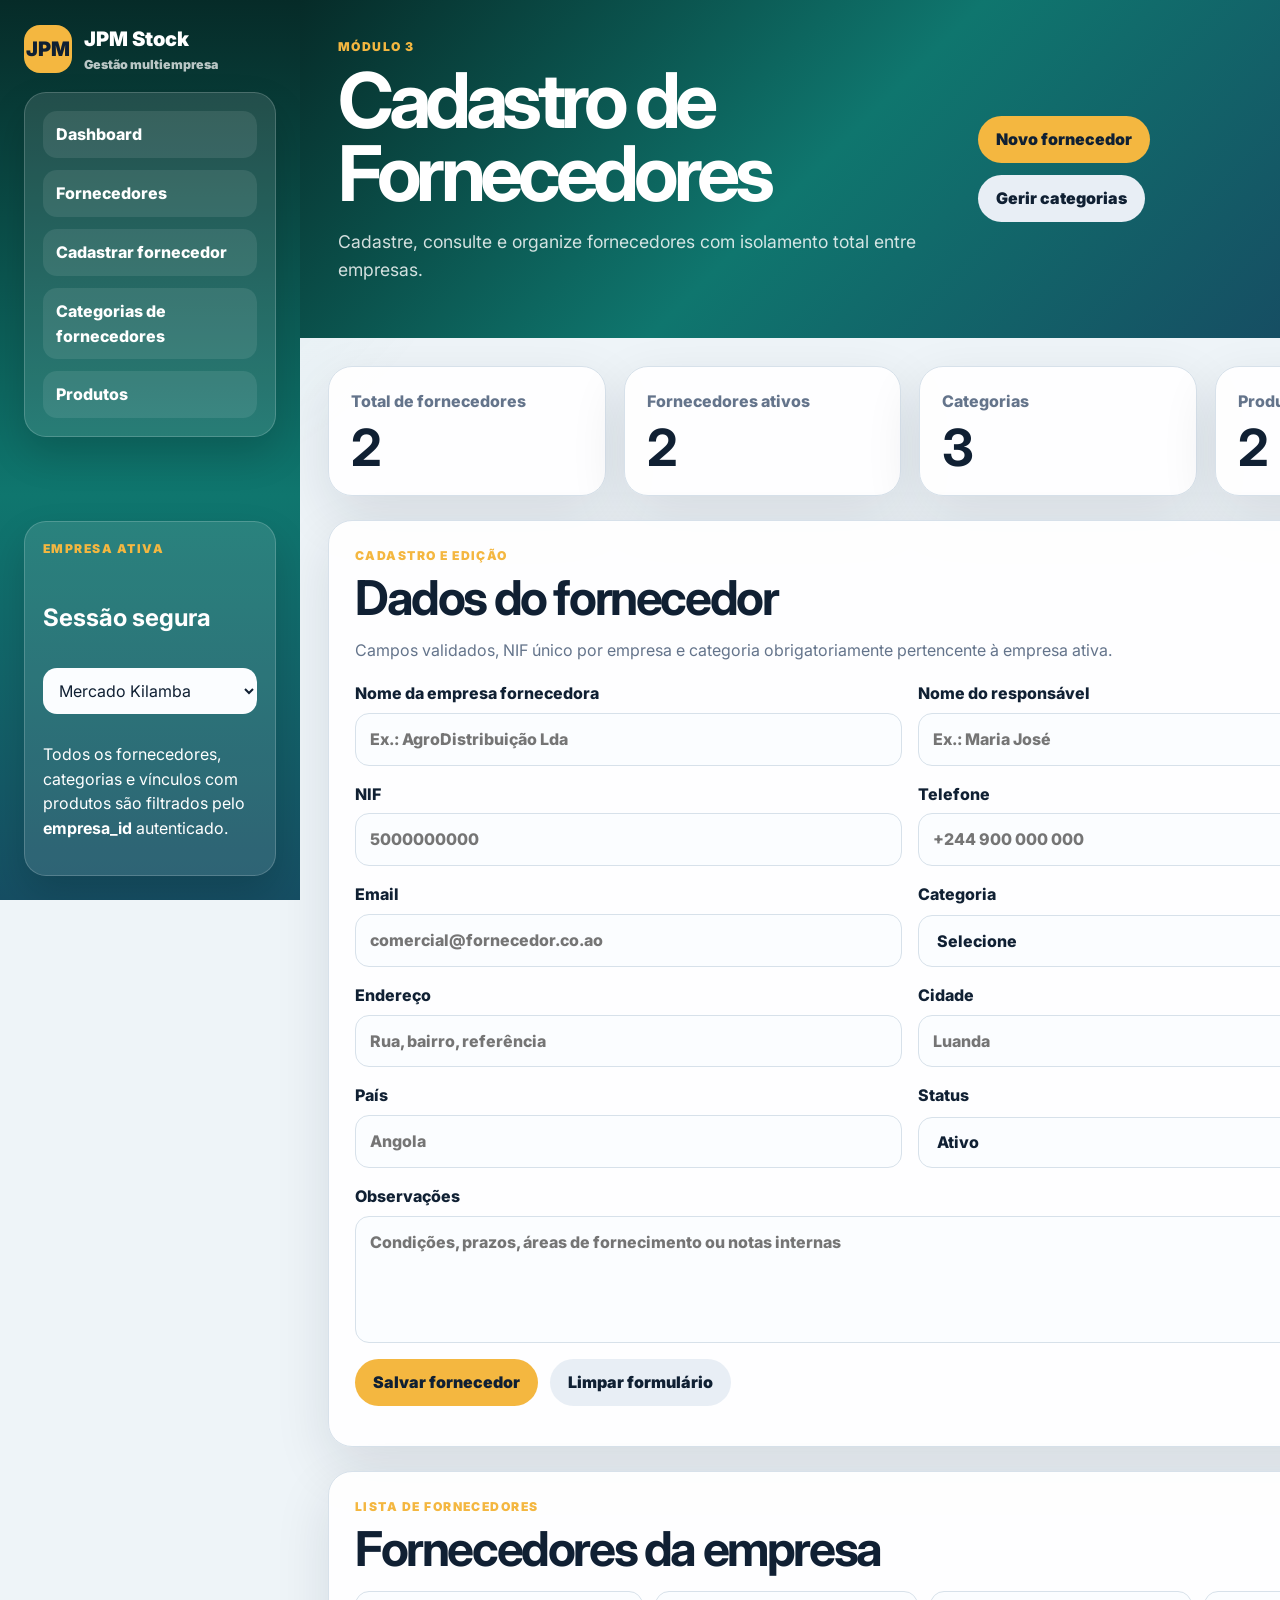
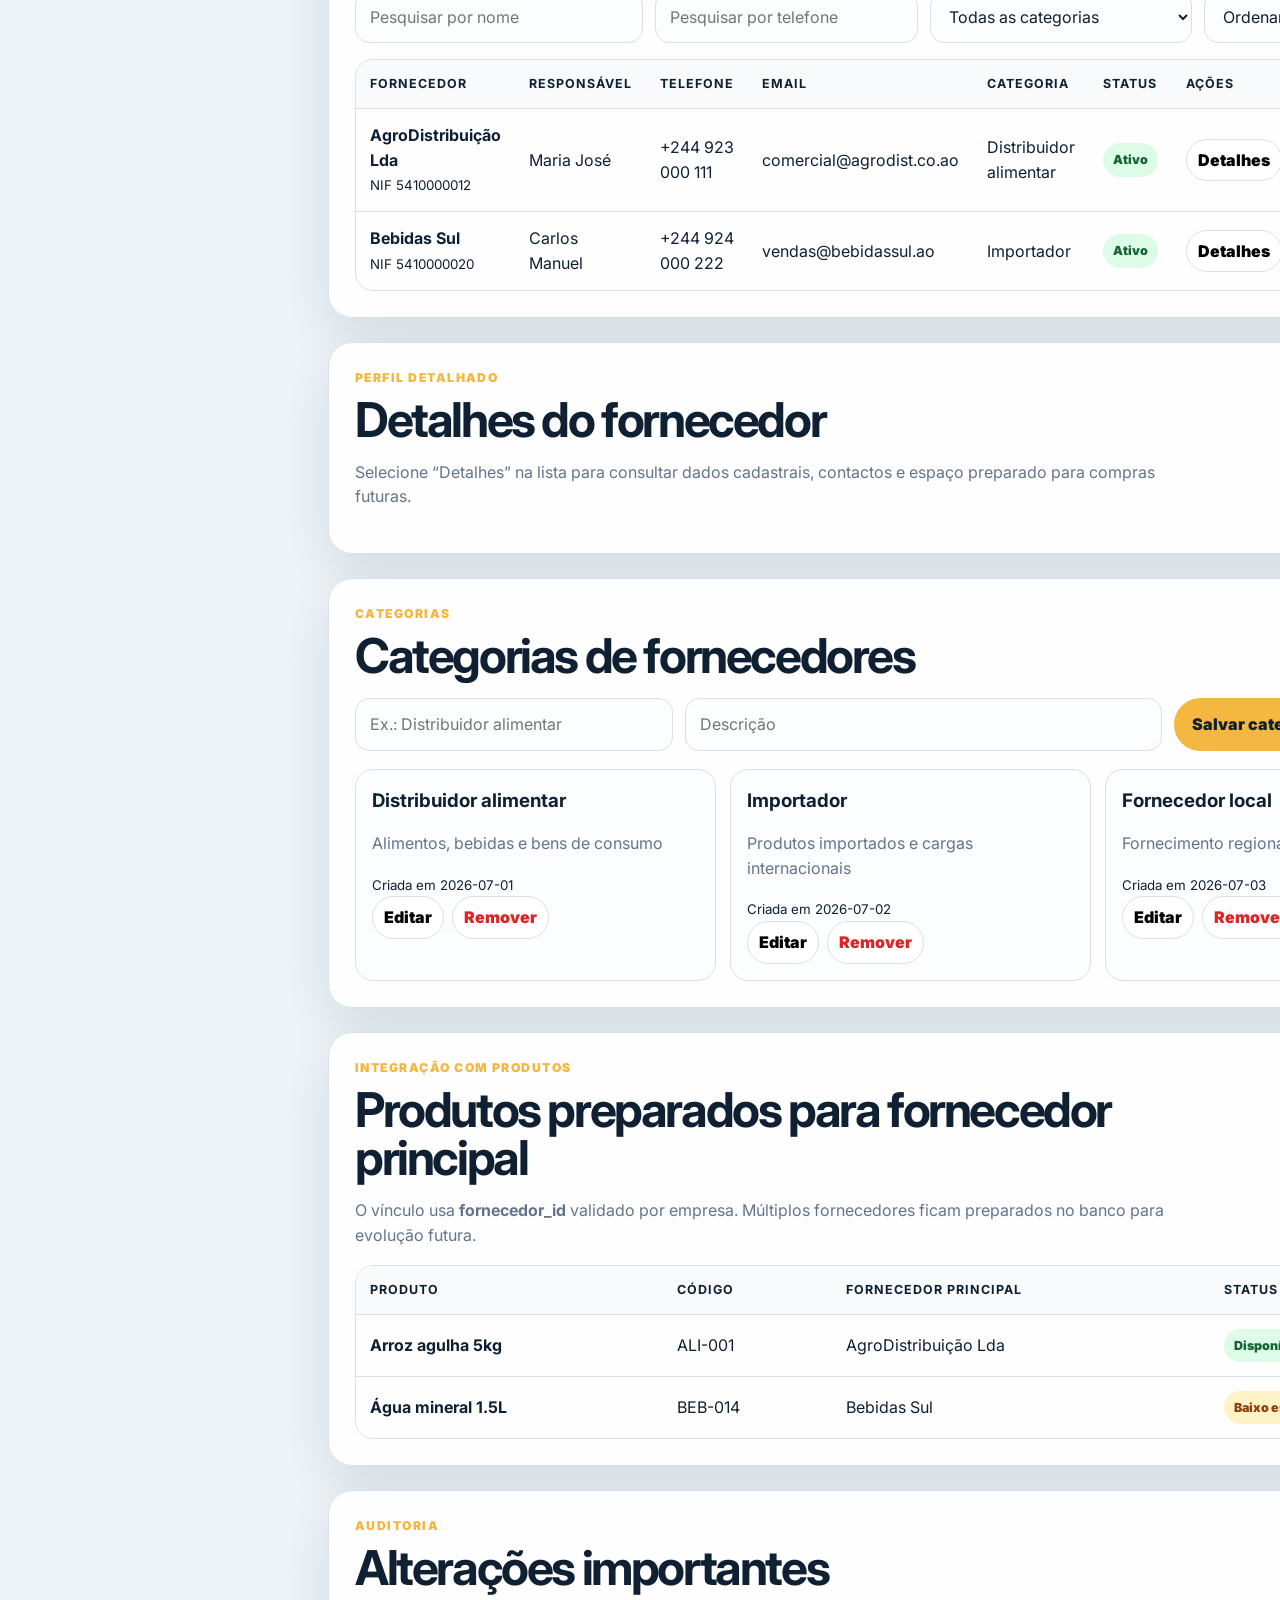
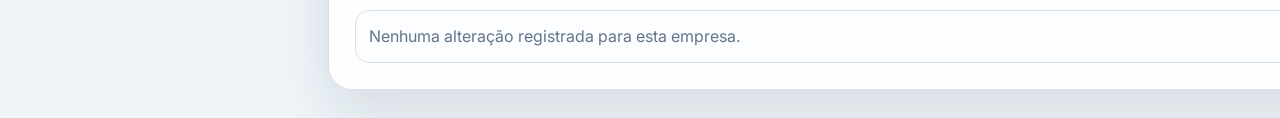
==== commit a4ae7516: "Implement supplier management module" ====
--- a/frontend/index.html
+++ b/frontend/index.html
@@ -3,11 +3,11 @@
 <head>
   <meta charset="UTF-8">
   <meta name="viewport" content="width=device-width, initial-scale=1.0">
-  <title>JPM Stock | Cadastro de Produtos</title>
+  <title>JPM Stock | Cadastro de Fornecedores</title>
   <link rel="preconnect" href="https://fonts.googleapis.com">
   <link rel="preconnect" href="https://fonts.gstatic.com" crossorigin>
   <link href="https://fonts.googleapis.com/css2?family=Inter:wght@400;500;600;700;800;900&display=swap" rel="stylesheet">
-  <link rel="stylesheet" href="style.css">
+  <link rel="stylesheet" href="../style.css">
 </head>
 <body>
   <div class="app-shell">
@@ -18,98 +18,87 @@
       </a>
       <nav class="nav-card">
         <a href="#dashboard">Dashboard</a>
+        <a href="#suppliers">Fornecedores</a>
+        <a href="#supplier-form-section">Cadastrar fornecedor</a>
+        <a href="#supplier-categories">Categorias de fornecedores</a>
         <a href="#products">Produtos</a>
-        <a href="#product-form-section">Cadastrar produto</a>
-        <a href="#categories">Categorias</a>
       </nav>
       <section class="tenant-card" aria-labelledby="tenant-title">
         <p class="eyebrow">Empresa ativa</p>
         <h2 id="tenant-title">Sessão segura</h2>
         <select id="companySwitcher" aria-label="Alternar empresa para simulação multiempresa"></select>
-        <p>Todos os produtos e categorias são filtrados pelo <strong>empresa_id</strong> autenticado.</p>
+        <p>Todos os fornecedores, categorias e vínculos com produtos são filtrados pelo <strong>empresa_id</strong> autenticado.</p>
       </section>
     </aside>
 
     <div class="page-content">
       <header class="hero" id="dashboard">
         <div>
-          <p class="eyebrow">Módulo 2</p>
-          <h1>Cadastro de Produtos</h1>
-          <p>Organize produtos, categorias, preços e estoque mínimo com isolamento total entre empresas.</p>
+          <p class="eyebrow">Módulo 3</p>
+          <h1>Cadastro de Fornecedores</h1>
+          <p>Cadastre, consulte e organize fornecedores com isolamento total entre empresas.</p>
         </div>
         <div class="hero-actions">
-          <a class="button button--primary" href="#product-form-section">Novo produto</a>
-          <a class="button button--secondary" href="#categories">Gerir categorias</a>
+          <a class="button button--primary" href="#supplier-form-section">Novo fornecedor</a>
+          <a class="button button--secondary" href="#supplier-categories">Gerir categorias</a>
         </div>
       </header>
 
       <main>
-        <section class="metrics-grid" aria-label="Resumo do estoque">
-          <article class="metric"><span>Total de produtos</span><strong id="totalProducts">0</strong></article>
-          <article class="metric"><span>Baixo estoque</span><strong id="lowStockProducts">0</strong></article>
-          <article class="metric"><span>Categorias</span><strong id="totalCategories">0</strong></article>
-          <article class="metric"><span>Valor de venda</span><strong id="stockValue">Kz 0</strong></article>
+        <section class="metrics-grid" aria-label="Resumo de fornecedores">
+          <article class="metric"><span>Total de fornecedores</span><strong id="totalSuppliers">0</strong></article>
+          <article class="metric"><span>Fornecedores ativos</span><strong id="activeSuppliers">0</strong></article>
+          <article class="metric"><span>Categorias</span><strong id="totalSupplierCategories">0</strong></article>
+          <article class="metric"><span>Produtos vinculados</span><strong id="linkedProducts">0</strong></article>
         </section>
 
-        <section class="panel" id="product-form-section" aria-labelledby="product-form-title">
+        <section class="panel" id="supplier-form-section" aria-labelledby="supplier-form-title">
           <div class="section-heading">
             <p class="eyebrow">Cadastro e edição</p>
-            <h2 id="product-form-title">Dados do produto</h2>
-            <p>Campos validados, código interno único por empresa e vínculo obrigatório ao escopo da empresa ativa.</p>
+            <h2 id="supplier-form-title">Dados do fornecedor</h2>
+            <p>Campos validados, NIF único por empresa e categoria obrigatoriamente pertencente à empresa ativa.</p>
           </div>
-          <form id="productForm" class="form-grid">
-            <input type="hidden" id="productId">
-            <label>Nome do produto<input id="productName" required maxlength="160" placeholder="Ex.: Arroz agulha 5kg"></label>
-            <label>Código interno<input id="productCode" required maxlength="80" placeholder="PRD-001"></label>
-            <label>Código de barras<input id="barcode" maxlength="80" inputmode="numeric" placeholder="5600000000000"></label>
-            <label>Categoria<select id="categoryId" required></select></label>
-            <label>Unidade de medida<select id="unit" required><option>un</option><option>kg</option><option>g</option><option>l</option><option>ml</option><option>cx</option><option>pct</option></select></label>
-            <label>Fornecedor principal<input id="supplier" maxlength="120" placeholder="Fornecedor"></label>
-            <label>Preço de compra<input id="purchasePrice" required type="number" min="0" step="0.01"></label>
-            <label>Preço de venda<input id="salePrice" required type="number" min="0" step="0.01"></label>
-            <label>Quantidade inicial em estoque<input id="stockQuantity" required type="number" min="0" step="0.001"></label>
-            <label>Estoque mínimo<input id="minimumStock" required type="number" min="0" step="0.001"></label>
-            <label class="full">Descrição<textarea id="description" rows="4" maxlength="600" placeholder="Descrição, variações, marca ou observações"></textarea></label>
+          <form id="supplierForm" class="form-grid">
+            <input type="hidden" id="supplierId">
+            <label>Nome da empresa fornecedora<input id="supplierCompanyName" required maxlength="180" placeholder="Ex.: AgroDistribuição Lda"></label>
+            <label>Nome do responsável<input id="supplierContactName" required maxlength="160" placeholder="Ex.: Maria José"></label>
+            <label>NIF<input id="supplierNif" required maxlength="60" placeholder="5000000000"></label>
+            <label>Telefone<input id="supplierPhone" required maxlength="40" placeholder="+244 900 000 000"></label>
+            <label>Email<input id="supplierEmail" type="email" maxlength="160" placeholder="comercial@fornecedor.co.ao"></label>
+            <label>Categoria<select id="supplierCategoryId" required></select></label>
+            <label>Endereço<input id="supplierAddress" maxlength="220" placeholder="Rua, bairro, referência"></label>
+            <label>Cidade<input id="supplierCity" maxlength="120" placeholder="Luanda"></label>
+            <label>País<input id="supplierCountry" maxlength="120" placeholder="Angola"></label>
+            <label>Status<select id="supplierStatus" required><option value="ativo">Ativo</option><option value="inativo">Inativo</option><option value="bloqueado">Bloqueado</option></select></label>
+            <label class="full">Observações<textarea id="supplierNotes" rows="4" maxlength="800" placeholder="Condições, prazos, áreas de fornecimento ou notas internas"></textarea></label>
             <div class="form-actions full">
-              <button class="button button--primary" type="submit" id="submitProduct">Salvar produto</button>
-              <button class="button button--secondary" type="button" id="cancelEdit">Limpar formulário</button>
+              <button class="button button--primary" type="submit" id="submitSupplier">Salvar fornecedor</button>
+              <button class="button button--secondary" type="button" id="cancelSupplierEdit">Limpar formulário</button>
             </div>
           </form>
-          <div id="formMessage" class="message" role="status"></div>
+          <div id="supplierFormMessage" class="message" role="status"></div>
+        </section>
+
+        <section class="panel" id="suppliers" aria-labelledby="suppliers-title">
+          <div class="section-heading"><p class="eyebrow">Lista de fornecedores</p><h2 id="suppliers-title">Fornecedores da empresa</h2></div>
+          <div class="toolbar"><input id="supplierSearchName" placeholder="Pesquisar por nome"><input id="supplierSearchPhone" placeholder="Pesquisar por telefone"><select id="supplierCategoryFilter"></select><select id="sortSuppliers"><option value="nome_empresa">Ordenar por nome</option><option value="telefone">Ordenar por telefone</option><option value="status">Ordenar por status</option><option value="data_criacao">Ordenar por data</option></select></div>
+          <div class="table-wrap"><table><thead><tr><th>Fornecedor</th><th>Responsável</th><th>Telefone</th><th>Email</th><th>Categoria</th><th>Status</th><th>Ações</th></tr></thead><tbody id="suppliersTable"></tbody></table></div>
+        </section>
+
+        <section class="panel" id="supplier-profile" aria-labelledby="supplier-profile-title">
+          <div class="section-heading"><p class="eyebrow">Perfil detalhado</p><h2 id="supplier-profile-title">Detalhes do fornecedor</h2><p id="supplierProfileHint">Selecione “Detalhes” na lista para consultar dados cadastrais, contactos e espaço preparado para compras futuras.</p></div>
+          <div id="supplierProfile" class="profile-grid"></div>
+        </section>
+
+        <section class="panel" id="supplier-categories" aria-labelledby="supplier-categories-title">
+          <div class="section-heading"><p class="eyebrow">Categorias</p><h2 id="supplier-categories-title">Categorias de fornecedores</h2></div>
+          <form id="supplierCategoryForm" class="category-form"><input type="hidden" id="supplierCategoryEditId"><input id="supplierCategoryName" required maxlength="120" placeholder="Ex.: Distribuidor alimentar"><input id="supplierCategoryDescription" maxlength="240" placeholder="Descrição"><button class="button button--primary" type="submit">Salvar categoria</button><button class="button button--secondary" type="button" id="cancelSupplierCategoryEdit">Cancelar</button></form>
+          <div id="supplierCategoriesList" class="cards-grid"></div>
         </section>
 
         <section class="panel" id="products" aria-labelledby="products-title">
-          <div class="section-heading">
-            <p class="eyebrow">Lista de produtos</p>
-            <h2 id="products-title">Produtos da empresa</h2>
-          </div>
-          <div class="toolbar">
-            <input id="searchName" placeholder="Pesquisar por nome">
-            <input id="searchCode" placeholder="Pesquisar por código">
-            <select id="categoryFilter"></select>
-            <select id="sortProducts"><option value="nome">Ordenar por nome</option><option value="codigo_produto">Ordenar por código</option><option value="quantidade_estoque">Ordenar por estoque</option><option value="preco_venda">Ordenar por preço</option></select>
-          </div>
-          <div class="table-wrap">
-            <table>
-              <thead><tr><th>Nome</th><th>Código</th><th>Categoria</th><th>Qtd.</th><th>Preço venda</th><th>Status</th><th>Ações</th></tr></thead>
-              <tbody id="productsTable"></tbody>
-            </table>
-          </div>
-        </section>
-
-        <section class="panel" id="categories" aria-labelledby="categories-title">
-          <div class="section-heading">
-            <p class="eyebrow">Categorias</p>
-            <h2 id="categories-title">Gestão de categorias</h2>
-          </div>
-          <form id="categoryForm" class="category-form">
-            <input type="hidden" id="categoryEditId">
-            <input id="categoryName" required maxlength="120" placeholder="Nome da categoria">
-            <input id="categoryDescription" maxlength="240" placeholder="Descrição">
-            <button class="button button--primary" type="submit">Salvar categoria</button>
-            <button class="button button--secondary" type="button" id="cancelCategoryEdit">Cancelar</button>
-          </form>
-          <div id="categoriesList" class="cards-grid"></div>
+          <div class="section-heading"><p class="eyebrow">Integração com produtos</p><h2 id="products-title">Produtos preparados para fornecedor principal</h2><p>O vínculo usa <strong>fornecedor_id</strong> validado por empresa. Múltiplos fornecedores ficam preparados no banco para evolução futura.</p></div>
+          <div class="table-wrap"><table><thead><tr><th>Produto</th><th>Código</th><th>Fornecedor principal</th><th>Status</th></tr></thead><tbody id="productsTable"></tbody></table></div>
         </section>
 
         <section class="panel audit" aria-labelledby="audit-title">
--- a/style.css
+++ b/style.css
@@ -0,0 +1 @@
+:root{--bg:#eef4f8;--surface:#fff;--text:#102033;--muted:#64748b;--primary:#0f766e;--primary-dark:#134e4a;--accent:#f4b740;--border:#d7e1ea;--danger:#dc2626;--warn:#d97706;--success:#16a34a;--shadow:0 20px 55px rgba(15,23,42,.11);--radius:24px;--sidebar:300px}*{box-sizing:border-box}html{scroll-behavior:smooth}body{margin:0;font-family:Inter,system-ui,Segoe UI,sans-serif;color:var(--text);background:radial-gradient(circle at top left,rgba(15,118,110,.14),transparent 34rem),var(--bg);line-height:1.55}a{text-decoration:none;color:inherit}button,input,select,textarea{font:inherit}.app-shell{display:grid;grid-template-columns:var(--sidebar) 1fr;min-height:100vh}.sidebar{position:sticky;top:0;height:100vh;display:flex;flex-direction:column;gap:18px;padding:24px;color:#fff;background:linear-gradient(180deg,#062b28,#0f766e 55%,#164e63);overflow:auto}.brand{display:flex;gap:12px;align-items:center;font-weight:900;font-size:1.25rem}.brand small{display:block;color:rgba(255,255,255,.72);font-size:.78rem}.brand__mark{display:grid;place-items:center;width:48px;height:48px;border-radius:16px;background:var(--accent);color:#102033}.nav-card,.tenant-card{display:grid;gap:12px;padding:18px;border:1px solid rgba(255,255,255,.18);border-radius:22px;background:rgba(255,255,255,.11);box-shadow:0 18px 38px rgba(0,0,0,.15)}.nav-card a{padding:11px 13px;border-radius:14px;background:rgba(255,255,255,.09);font-weight:800}.tenant-card{margin-top:auto}.tenant-card select{width:100%;padding:12px;border:0;border-radius:14px;color:var(--text)}.eyebrow{margin:0 0 8px;color:var(--accent);font-size:.76rem;font-weight:900;letter-spacing:.12em;text-transform:uppercase}.page-content{min-width:0}.hero{display:flex;justify-content:space-between;gap:24px;align-items:center;padding:38px;color:#fff;background:linear-gradient(135deg,#062b28,#0f766e 52%,#164e63)}.hero h1{margin:.1rem 0;font-size:clamp(2.4rem,6vw,5rem);line-height:.95;letter-spacing:-.07em}.hero p:not(.eyebrow){max-width:760px;color:rgba(255,255,255,.82);font-size:1.1rem}.hero-actions,.form-actions{display:flex;gap:12px;flex-wrap:wrap}.button{display:inline-flex;align-items:center;justify-content:center;min-height:46px;padding:11px 18px;border:0;border-radius:999px;cursor:pointer;font-weight:900;transition:.18s}.button:hover{transform:translateY(-1px)}.button--primary{background:var(--accent);color:#102033}.button--secondary{background:#e8eef5;color:#102033}.button--danger{background:var(--danger);color:#fff}main{display:grid;gap:24px;padding:28px}.metrics-grid{display:grid;grid-template-columns:repeat(4,minmax(0,1fr));gap:18px}.metric,.panel{border:1px solid var(--border);border-radius:var(--radius);background:rgba(255,255,255,.94);box-shadow:var(--shadow)}.metric{padding:22px}.metric span{color:var(--muted);font-weight:800}.metric strong{display:block;margin-top:8px;font-size:clamp(2rem,5vw,3.2rem);line-height:1;letter-spacing:-.06em}.panel{padding:26px}.section-heading{max-width:820px;margin-bottom:18px}.section-heading h2{margin:.1rem 0;font-size:clamp(1.8rem,4vw,3rem);line-height:1;letter-spacing:-.05em}.section-heading p:not(.eyebrow){color:var(--muted)}.form-grid{display:grid;grid-template-columns:repeat(2,minmax(0,1fr));gap:16px}.form-grid label{display:grid;gap:7px;font-weight:800}.full{grid-column:1/-1}input,select,textarea{width:100%;padding:13px 14px;border:1px solid var(--border);border-radius:14px;background:#fbfdff;color:var(--text);outline:none}input:focus,select:focus,textarea:focus{border-color:var(--primary);box-shadow:0 0 0 4px rgba(15,118,110,.13)}.message{margin-top:14px;font-weight:800}.message--error{color:var(--danger)}.message--success{color:var(--success)}.toolbar{display:grid;grid-template-columns:1.1fr 1fr 1fr 1fr;gap:12px;margin-bottom:16px}.table-wrap{overflow:auto;border:1px solid var(--border);border-radius:18px}table{width:100%;border-collapse:collapse;min-width:820px}th,td{padding:14px;border-bottom:1px solid var(--border);text-align:left}th{background:#f8fafc;font-size:.78rem;text-transform:uppercase;letter-spacing:.08em}tr:last-child td{border-bottom:0}.status{display:inline-flex;padding:7px 10px;border-radius:999px;font-weight:900;font-size:.78rem}.status--ok{background:#dcfce7;color:#166534}.status--low{background:#fef3c7;color:#92400e}.status--out{background:#fee2e2;color:#991b1b}.row-actions{display:flex;gap:8px}.icon-button{border:1px solid var(--border);border-radius:999px;background:#fff;padding:8px 11px;cursor:pointer;font-weight:900}.icon-button--danger{color:var(--danger)}.category-form{display:grid;grid-template-columns:1fr 1.5fr auto auto;gap:12px}.cards-grid{display:grid;grid-template-columns:repeat(3,minmax(0,1fr));gap:14px;margin-top:18px}.category-card,.profile-card{padding:16px;border:1px solid var(--border);border-radius:18px;background:#fbfdff}.category-card h3,.profile-card h3{margin:0 0 8px}.profile-grid{display:grid;grid-template-columns:repeat(3,minmax(0,1fr));gap:14px}.profile-card--future{background:linear-gradient(135deg,#ecfeff,#fff7ed)}.category-card p,.audit li{color:var(--muted)}.audit ul{display:grid;gap:10px;margin:0;padding:0;list-style:none}.audit li{padding:13px;border:1px solid var(--border);border-radius:14px;background:#fbfdff}.modal{position:fixed;inset:0;display:grid;place-items:center;padding:20px;background:rgba(15,23,42,.56);z-index:10}.modal[hidden]{display:none}.modal__box{width:min(100%,460px);padding:26px;border-radius:24px;background:#fff;box-shadow:var(--shadow)}@media(max-width:1050px){.app-shell{grid-template-columns:1fr}.sidebar{position:relative;height:auto}.metrics-grid,.toolbar,.cards-grid,.profile-grid{grid-template-columns:repeat(2,minmax(0,1fr))}.hero{align-items:flex-start;flex-direction:column}}@media(max-width:650px){.hero,main,.sidebar{padding:18px}.metrics-grid,.toolbar,.form-grid,.category-form,.cards-grid,.profile-grid{grid-template-columns:1fr}.button{width:100%}.row-actions .button{width:auto}.panel{padding:18px}}
